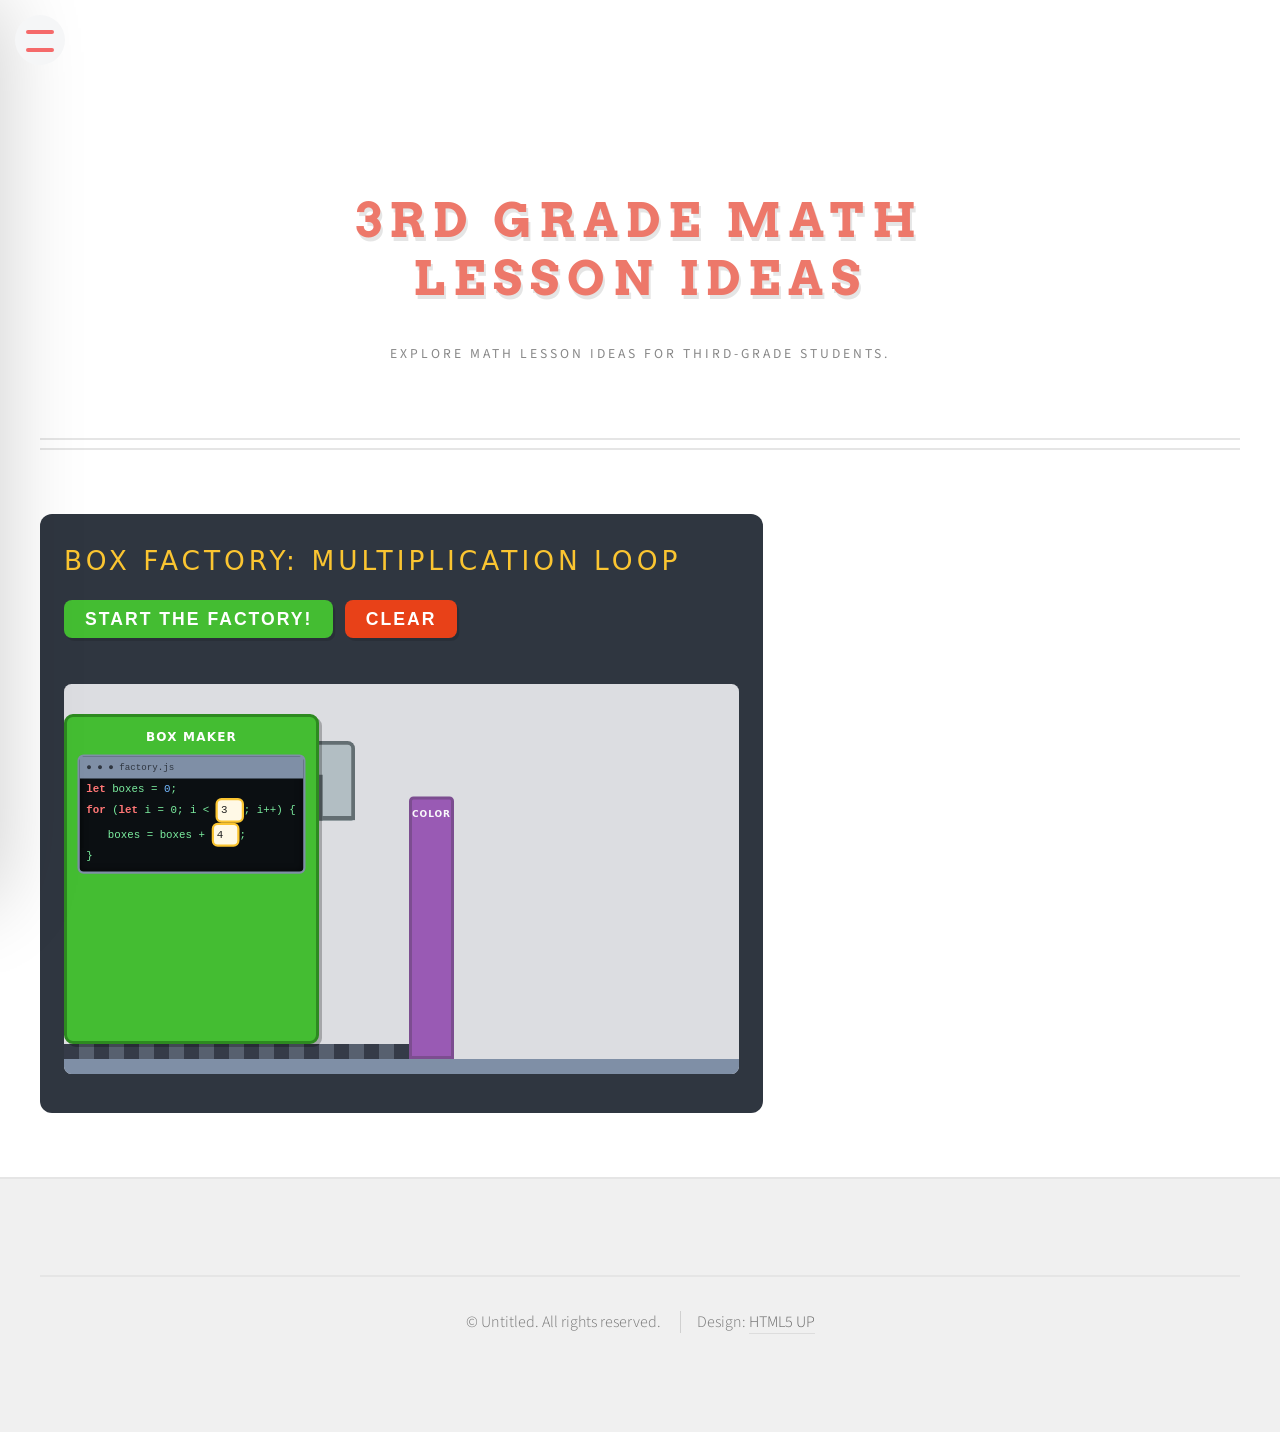
==== 3rdGradeMath.html @ 0826728d "moving files to root so pages can detect index.html" ====
<!DOCTYPE HTML>
<!--
    Strongly Typed by HTML5 UP
    html5up.net | @ajlkn
    Free for personal and commercial use under the CCA 3.0 license (html5up.net/license)
-->
<html>
    <head>
        <title>3rd Grade Math | Computer Science Lesson Ideas</title>
        <meta charset="utf-8" />
        <meta name="viewport" content="width=device-width, initial-scale=1, user-scalable=no" />
        <!-- Load the site's main styles and the off-canvas menu styles. -->
        <link rel="stylesheet" href="assets/css/main.css" />
        <link rel="stylesheet" href="assets/css/sidebar-toggle.css" />
        <link rel="stylesheet" href="assets/css/factory-multiply.css" />
    </head>
    <body class="homepage is-preload">
        <!-- Button that opens and closes the side menu. -->
        <button id="off-canvas-toggle" aria-label="Toggle menu" aria-expanded="false"><span></span></button>
        <!-- Dark backdrop that closes the menu when clicked. -->
        <div id="off-canvas-overlay"></div>
        <!-- Off-canvas navigation with expandable grade links. -->
        <div id="off-canvas-nav" aria-hidden="true">
            <div class="inner">
                <nav>
                    <h2>Menu</h2>
                    <ul>
                        <li><a href="index.html">Home</a></li>
                        <li>
                            <button class="opener active" type="button" aria-expanded="true" aria-controls="third-grade-submenu">3rd Grade</button>
                            <ul class="submenu" id="third-grade-submenu" aria-hidden="false">
                                <li><a href="3rdGrade.html">Overview</a></li>
                                <li><a href="3rdGradeMath.html" aria-current="page">Math</a></li>
                            </ul>
                        </li>
                    </ul>
                </nav>
            </div>
        </div>

        <div id="page-wrapper">
            <!-- Third-grade math page heading and introduction. -->
            <section id="header">
                <div class="container">
                    <h1 id="logo">
                        <a href="3rdGradeMath.html">
                            <span>3rd Grade Math</span>
                            <span>Lesson Ideas</span>
                        </a>
                    </h1>
                    <p>Explore math lesson ideas for third-grade students.</p>
                </div>
            </section>

            <!-- Factory multiplication game: a FOR loop adds the same number repeatedly to build columns of boxes. -->
            <section id="main">
                <div class="container">
                    <!-- #factory is the hook the CSS and JS use to find this activity. -->
                    <div id="factory">
                        <h2>Box Factory: Multiplication Loop</h2>
                        <!-- Start runs the animation; Clear removes the boxes (wired up in factory-multiply.js). -->
                        <div class="controls">
                            <button id="factory-run" type="button">Start the Factory!</button>
                            <button id="factory-reset" type="button" class="reset">Clear</button>
                        </div>
                        <!-- Status message ("Loop 2 of 3...") shown while the factory runs. -->
                        <div class="msg" id="factory-msg" aria-live="polite"></div>
                        <div class="scene-wrap">
                            <!-- The factory room; the JS adds the boxes here. -->
                            <div class="scene" id="factory-scene">
                                <!-- Green machine holding the terminal. -->
                                <div class="machine">
                                    <div class="machine-label">BOX MAKER</div>
                                    <!-- Terminal: the FOR loop. factory-times = how many loops (columns),
                                         factory-add = how many boxes added each loop (column height). -->
                                    <div class="code">
                                        <span class="kw">let</span> boxes = <span class="num">0</span>;<br />
                                        <span class="kw">for</span> (<span class="kw">let</span> i = 0; i &lt; <input id="factory-times" type="number" min="1" max="10" value="3" aria-label="Number of loops (columns)" />; i++) {<br />
                                        <span class="indent">boxes = boxes + <input id="factory-add" type="number" min="1" max="10" value="4" aria-label="Number to add each loop (column height)" />;</span><br />
                                        }
                                    </div>
                                </div>
                                <!-- Pipe the boxes slide through, then drop down onto the belt. -->
                                <div class="pipe"></div>
                                <!-- Color Machine changes the colors of the bos columns-->
                                 <div class="color-machine" id="factory-color-machine">
                                    <div class="color-machine-label">COLOR</div>     
                                    </div>
                                <!-- Conveyor belt that carries each finished column to the end. -->
                                <div class="belt"></div>
                                <!-- Floor where the columns land. -->
                                <div class="floor"></div>
                            </div>
                        </div>
                        <!-- Running total shown as an addition, e.g. "total = 4 + 4 + 4 = 12". -->
                        <div class="counter" id="factory-counter"></div>
                    </div>
                </div>
            </section>

            <!-- Copyright and template attribution. -->
            <section id="footer">
                <div id="copyright" class="container">
                    <ul class="links">
                        <li>&copy; Untitled. All rights reserved.</li>
                        <li>Design: <a href="http://html5up.net">HTML5 UP</a></li>
                    </ul>
                </div>
            </section>
        </div>

        <!-- Load libraries and site scripts; sidebar-toggle.js controls the side menu. -->
        <script src="assets/js/jquery.min.js"></script>
        <script src="assets/js/jquery.dropotron.min.js"></script>
        <script src="assets/js/browser.min.js"></script>
        <script src="assets/js/breakpoints.min.js"></script>
        <script src="assets/js/util.js"></script>
        <script src="assets/js/main.js"></script>
        <script src="assets/js/sidebar-toggle.js"></script>
        <script src="assets/js/factory-multiply.js"></script>
    </body>
</html>
---- assets/css/main.css ----
@import url("fontawesome-all.min.css");
@import url("https://fonts.googleapis.com/css?family=Source+Sans+Pro:300,400,600|Arvo:700");

/*
	Strongly Typed by HTML5 UP
	html5up.net | @ajlkn
	Free for personal and commercial use under the CCA 3.0 license (html5up.net/license)
*/

html, body, div, span, applet, object,
iframe, h1, h2, h3, h4, h5, h6, p, blockquote,
pre, a, abbr, acronym, address, big, cite,
code, del, dfn, em, img, ins, kbd, q, s, samp,
small, strike, strong, sub, sup, tt, var, b,
u, i, center, dl, dt, dd, ol, ul, li, fieldset,
form, label, legend, table, caption, tbody,
tfoot, thead, tr, th, td, article, aside,
canvas, details, embed, figure, figcaption,
footer, header, hgroup, menu, nav, output, ruby,
section, summary, time, mark, audio, video {
	margin: 0;
	padding: 0;
	border: 0;
	font-size: 100%;
	font: inherit;
	vertical-align: baseline;}

article, aside, details, figcaption, figure,
footer, header, hgroup, menu, nav, section {
	display: block;}

body {
	line-height: 1;
}

ol, ul {
	list-style: none;
}

blockquote, q {
	quotes: none;
}

	blockquote:before, blockquote:after, q:before, q:after {
		content: '';
		content: none;
	}

table {
	border-collapse: collapse;
	border-spacing: 0;
}

body {
	-webkit-text-size-adjust: none;
}

mark {
	background-color: transparent;
	color: inherit;
}

input::-moz-focus-inner {
	border: 0;
	padding: 0;
}

input, select, textarea {
	-moz-appearance: none;
	-webkit-appearance: none;
	-ms-appearance: none;
	appearance: none;
}

/* Basic */

	html {
		box-sizing: border-box;
	}

	*, *:before, *:after {
		box-sizing: inherit;
	}

	body {
		background: #f0f0f0;
	}

		body.is-preload *, body.is-preload *:before, body.is-preload *:after {
			-moz-animation: none !important;
			-webkit-animation: none !important;
			-ms-animation: none !important;
			animation: none !important;
			-moz-transition: none !important;
			-webkit-transition: none !important;
			-ms-transition: none !important;
			transition: none !important;
		}

	body, input, textarea, select {
		font-family: 'Source Sans Pro';
		font-weight: 300;
		color: #777;
		line-height: 1.65em;
		font-size: 15pt;
	}

	h1, h2, h3, h4, h5, h6 {
		font-weight: 600;
		text-transform: uppercase;
		color: #888;
	}

	h1 a, h2 a, h3 a, h4 a, h5 a, h6 a {
		color: inherit;
		text-decoration: none;
		border: 0;
	}

	h2 {
		font-size: 1.65em;
		font-weight: 400;
		letter-spacing: 4px;
		margin: 0 0 1.5em 0;
		line-height: 1.75em;
	}

	h3 {
		font-size: 1em;
		letter-spacing: 2px;
		margin: 0 0 1.25em 0;
	}

	a {
		-moz-transition: color 0.25s ease-in-out, border-bottom-color 0.25s ease-in-out;
		-webkit-transition: color 0.25s ease-in-out, border-bottom-color 0.25s ease-in-out;
		-ms-transition: color 0.25s ease-in-out, border-bottom-color 0.25s ease-in-out;
		transition: color 0.25s ease-in-out, border-bottom-color 0.25s ease-in-out;
		color: #666;
		text-decoration: none;
		border-bottom: solid 1px #ddd;
	}

		a strong {
			-moz-transition: color 0.25s ease-in-out, border-bottom-color 0.25s ease-in-out;
			-webkit-transition: color 0.25s ease-in-out, border-bottom-color 0.25s ease-in-out;
			-ms-transition: color 0.25s ease-in-out, border-bottom-color 0.25s ease-in-out;
			transition: color 0.25s ease-in-out, border-bottom-color 0.25s ease-in-out;
		}

		a:hover {
			color: #ed786a;
			border-bottom-color: rgba(255, 255, 255, 0);
		}

			a:hover strong {
				color: #ed786a;
			}

	strong, b {
		font-weight: 600;
		color: #666;
	}

	em, i {
		font-style: italic;
	}

	sub {
		position: relative;
		top: 0.5em;
		font-size: 0.8em;
	}

	sup {
		position: relative;
		top: -0.5em;
		font-size: 0.8em;
	}

	hr {
		border: 0;
		border-top: solid 1px #ddd;
	}

	blockquote {
		border-left: solid 0.5em #ddd;
		padding: 1em 0 1em 2em;
		font-style: italic;
	}

	p {
		text-align: justify;
		margin-bottom: 2em;
	}

	ul, ol, dl, table, blockquote {
		margin-bottom: 2em;
	}

	br.clear {
		clear: both;
	}

/* Container */

	.container {
		margin: 0 auto;
		max-width: 100%;
		width: 70em;
	}

		@media screen and (max-width: 1680px) {

			.container {
				width: 68em;
			}

		}

		@media screen and (max-width: 1280px) {

			.container {
				width: calc(100% - 80px);
			}

		}

		@media screen and (max-width: 980px) {

			.container {
				width: calc(100% - 100px);
			}

		}

		@media screen and (max-width: 736px) {

			.container {
				width: calc(100% - 40px);
			}

		}

/* Row */

	.row {
		display: flex;
		flex-wrap: wrap;
		box-sizing: border-box;
		align-items: stretch;
	}

		.row > * {
			box-sizing: border-box;
		}

		.row.gtr-uniform > * > :last-child {
			margin-bottom: 0;
		}

		.row.aln-left {
			justify-content: flex-start;
		}

		.row.aln-center {
			justify-content: center;
		}

		.row.aln-right {
			justify-content: flex-end;
		}

		.row.aln-top {
			align-items: flex-start;
		}

		.row.aln-middle {
			align-items: center;
		}

		.row.aln-bottom {
			align-items: flex-end;
		}

		.row > .imp {
			order: -1;
		}

		.row > .col-1 {
			width: 8.33333%;
		}

		.row > .off-1 {
			margin-left: 8.33333%;
		}

		.row > .col-2 {
			width: 16.66667%;
		}

		.row > .off-2 {
			margin-left: 16.66667%;
		}

		.row > .col-3 {
			width: 25%;
		}

		.row > .off-3 {
			margin-left: 25%;
		}

		.row > .col-4 {
			width: 33.33333%;
		}

		.row > .off-4 {
			margin-left: 33.33333%;
		}

		.row > .col-5 {
			width: 41.66667%;
		}

		.row > .off-5 {
			margin-left: 41.66667%;
		}

		.row > .col-6 {
			width: 50%;
		}

		.row > .off-6 {
			margin-left: 50%;
		}

		.row > .col-7 {
			width: 58.33333%;
		}

		.row > .off-7 {
			margin-left: 58.33333%;
		}

		.row > .col-8 {
			width: 66.66667%;
		}

		.row > .off-8 {
			margin-left: 66.66667%;
		}

		.row > .col-9 {
			width: 75%;
		}

		.row > .off-9 {
			margin-left: 75%;
		}

		.row > .col-10 {
			width: 83.33333%;
		}

		.row > .off-10 {
			margin-left: 83.33333%;
		}

		.row > .col-11 {
			width: 91.66667%;
		}

		.row > .off-11 {
			margin-left: 91.66667%;
		}

		.row > .col-12 {
			width: 100%;
		}

		.row > .off-12 {
			margin-left: 100%;
		}

		.row.gtr-0 {
			margin-top: 0px;
			margin-left: 0px;
		}

			.row.gtr-0 > * {
				padding: 0px 0 0 0px;
			}

			.row.gtr-0.gtr-uniform {
				margin-top: 0px;
			}

				.row.gtr-0.gtr-uniform > * {
					padding-top: 0px;
				}

		.row.gtr-25 {
			margin-top: -12.5px;
			margin-left: -12.5px;
		}

			.row.gtr-25 > * {
				padding: 12.5px 0 0 12.5px;
			}

			.row.gtr-25.gtr-uniform {
				margin-top: -12.5px;
			}

				.row.gtr-25.gtr-uniform > * {
					padding-top: 12.5px;
				}

		.row.gtr-50 {
			margin-top: -25px;
			margin-left: -25px;
		}

			.row.gtr-50 > * {
				padding: 25px 0 0 25px;
			}

			.row.gtr-50.gtr-uniform {
				margin-top: -25px;
			}

				.row.gtr-50.gtr-uniform > * {
					padding-top: 25px;
				}

		.row {
			margin-top: -50px;
			margin-left: -50px;
		}

			.row > * {
				padding: 50px 0 0 50px;
			}

			.row.gtr-uniform {
				margin-top: -50px;
			}

				.row.gtr-uniform > * {
					padding-top: 50px;
				}

		.row.gtr-150 {
			margin-top: -75px;
			margin-left: -75px;
		}

			.row.gtr-150 > * {
				padding: 75px 0 0 75px;
			}

			.row.gtr-150.gtr-uniform {
				margin-top: -75px;
			}

				.row.gtr-150.gtr-uniform > * {
					padding-top: 75px;
				}

		.row.gtr-200 {
			margin-top: -100px;
			margin-left: -100px;
		}

			.row.gtr-200 > * {
				padding: 100px 0 0 100px;
			}

			.row.gtr-200.gtr-uniform {
				margin-top: -100px;
			}

				.row.gtr-200.gtr-uniform > * {
					padding-top: 100px;
				}

		@media screen and (max-width: 1680px) {

			.row {
				display: flex;
				flex-wrap: wrap;
				box-sizing: border-box;
				align-items: stretch;
			}

				.row > * {
					box-sizing: border-box;
				}

				.row.gtr-uniform > * > :last-child {
					margin-bottom: 0;
				}

				.row.aln-left {
					justify-content: flex-start;
				}

				.row.aln-center {
					justify-content: center;
				}

				.row.aln-right {
					justify-content: flex-end;
				}

				.row.aln-top {
					align-items: flex-start;
				}

				.row.aln-middle {
					align-items: center;
				}

				.row.aln-bottom {
					align-items: flex-end;
				}

				.row > .imp-xlarge {
					order: -1;
				}

				.row > .col-1-xlarge {
					width: 8.33333%;
				}

				.row > .off-1-xlarge {
					margin-left: 8.33333%;
				}

				.row > .col-2-xlarge {
					width: 16.66667%;
				}

				.row > .off-2-xlarge {
					margin-left: 16.66667%;
				}

				.row > .col-3-xlarge {
					width: 25%;
				}

				.row > .off-3-xlarge {
					margin-left: 25%;
				}

				.row > .col-4-xlarge {
					width: 33.33333%;
				}

				.row > .off-4-xlarge {
					margin-left: 33.33333%;
				}

				.row > .col-5-xlarge {
					width: 41.66667%;
				}

				.row > .off-5-xlarge {
					margin-left: 41.66667%;
				}

				.row > .col-6-xlarge {
					width: 50%;
				}

				.row > .off-6-xlarge {
					margin-left: 50%;
				}

				.row > .col-7-xlarge {
					width: 58.33333%;
				}

				.row > .off-7-xlarge {
					margin-left: 58.33333%;
				}

				.row > .col-8-xlarge {
					width: 66.66667%;
				}

				.row > .off-8-xlarge {
					margin-left: 66.66667%;
				}

				.row > .col-9-xlarge {
					width: 75%;
				}

				.row > .off-9-xlarge {
					margin-left: 75%;
				}

				.row > .col-10-xlarge {
					width: 83.33333%;
				}

				.row > .off-10-xlarge {
					margin-left: 83.33333%;
				}

				.row > .col-11-xlarge {
					width: 91.66667%;
				}

				.row > .off-11-xlarge {
					margin-left: 91.66667%;
				}

				.row > .col-12-xlarge {
					width: 100%;
				}

				.row > .off-12-xlarge {
					margin-left: 100%;
				}

				.row.gtr-0 {
					margin-top: 0px;
					margin-left: 0px;
				}

					.row.gtr-0 > * {
						padding: 0px 0 0 0px;
					}

					.row.gtr-0.gtr-uniform {
						margin-top: 0px;
					}

						.row.gtr-0.gtr-uniform > * {
							padding-top: 0px;
						}

				.row.gtr-25 {
					margin-top: -12.5px;
					margin-left: -12.5px;
				}

					.row.gtr-25 > * {
						padding: 12.5px 0 0 12.5px;
					}

					.row.gtr-25.gtr-uniform {
						margin-top: -12.5px;
					}

						.row.gtr-25.gtr-uniform > * {
							padding-top: 12.5px;
						}

				.row.gtr-50 {
					margin-top: -25px;
					margin-left: -25px;
				}

					.row.gtr-50 > * {
						padding: 25px 0 0 25px;
					}

					.row.gtr-50.gtr-uniform {
						margin-top: -25px;
					}

						.row.gtr-50.gtr-uniform > * {
							padding-top: 25px;
						}

				.row {
					margin-top: -50px;
					margin-left: -50px;
				}

					.row > * {
						padding: 50px 0 0 50px;
					}

					.row.gtr-uniform {
						margin-top: -50px;
					}

						.row.gtr-uniform > * {
							padding-top: 50px;
						}

				.row.gtr-150 {
					margin-top: -75px;
					margin-left: -75px;
				}

					.row.gtr-150 > * {
						padding: 75px 0 0 75px;
					}

					.row.gtr-150.gtr-uniform {
						margin-top: -75px;
					}

						.row.gtr-150.gtr-uniform > * {
							padding-top: 75px;
						}

				.row.gtr-200 {
					margin-top: -100px;
					margin-left: -100px;
				}

					.row.gtr-200 > * {
						padding: 100px 0 0 100px;
					}

					.row.gtr-200.gtr-uniform {
						margin-top: -100px;
					}

						.row.gtr-200.gtr-uniform > * {
							padding-top: 100px;
						}

		}

		@media screen and (max-width: 1280px) {

			.row {
				display: flex;
				flex-wrap: wrap;
				box-sizing: border-box;
				align-items: stretch;
			}

				.row > * {
					box-sizing: border-box;
				}

				.row.gtr-uniform > * > :last-child {
					margin-bottom: 0;
				}

				.row.aln-left {
					justify-content: flex-start;
				}

				.row.aln-center {
					justify-content: center;
				}

				.row.aln-right {
					justify-content: flex-end;
				}

				.row.aln-top {
					align-items: flex-start;
				}

				.row.aln-middle {
					align-items: center;
				}

				.row.aln-bottom {
					align-items: flex-end;
				}

				.row > .imp-large {
					order: -1;
				}

				.row > .col-1-large {
					width: 8.33333%;
				}

				.row > .off-1-large {
					margin-left: 8.33333%;
				}

				.row > .col-2-large {
					width: 16.66667%;
				}

				.row > .off-2-large {
					margin-left: 16.66667%;
				}

				.row > .col-3-large {
					width: 25%;
				}

				.row > .off-3-large {
					margin-left: 25%;
				}

				.row > .col-4-large {
					width: 33.33333%;
				}

				.row > .off-4-large {
					margin-left: 33.33333%;
				}

				.row > .col-5-large {
					width: 41.66667%;
				}

				.row > .off-5-large {
					margin-left: 41.66667%;
				}

				.row > .col-6-large {
					width: 50%;
				}

				.row > .off-6-large {
					margin-left: 50%;
				}

				.row > .col-7-large {
					width: 58.33333%;
				}

				.row > .off-7-large {
					margin-left: 58.33333%;
				}

				.row > .col-8-large {
					width: 66.66667%;
				}

				.row > .off-8-large {
					margin-left: 66.66667%;
				}

				.row > .col-9-large {
					width: 75%;
				}

				.row > .off-9-large {
					margin-left: 75%;
				}

				.row > .col-10-large {
					width: 83.33333%;
				}

				.row > .off-10-large {
					margin-left: 83.33333%;
				}

				.row > .col-11-large {
					width: 91.66667%;
				}

				.row > .off-11-large {
					margin-left: 91.66667%;
				}

				.row > .col-12-large {
					width: 100%;
				}

				.row > .off-12-large {
					margin-left: 100%;
				}

				.row.gtr-0 {
					margin-top: 0px;
					margin-left: 0px;
				}

					.row.gtr-0 > * {
						padding: 0px 0 0 0px;
					}

					.row.gtr-0.gtr-uniform {
						margin-top: 0px;
					}

						.row.gtr-0.gtr-uniform > * {
							padding-top: 0px;
						}

				.row.gtr-25 {
					margin-top: -10px;
					margin-left: -10px;
				}

					.row.gtr-25 > * {
						padding: 10px 0 0 10px;
					}

					.row.gtr-25.gtr-uniform {
						margin-top: -10px;
					}

						.row.gtr-25.gtr-uniform > * {
							padding-top: 10px;
						}

				.row.gtr-50 {
					margin-top: -20px;
					margin-left: -20px;
				}

					.row.gtr-50 > * {
						padding: 20px 0 0 20px;
					}

					.row.gtr-50.gtr-uniform {
						margin-top: -20px;
					}

						.row.gtr-50.gtr-uniform > * {
							padding-top: 20px;
						}

				.row {
					margin-top: -40px;
					margin-left: -40px;
				}

					.row > * {
						padding: 40px 0 0 40px;
					}

					.row.gtr-uniform {
						margin-top: -40px;
					}

						.row.gtr-uniform > * {
							padding-top: 40px;
						}

				.row.gtr-150 {
					margin-top: -60px;
					margin-left: -60px;
				}

					.row.gtr-150 > * {
						padding: 60px 0 0 60px;
					}

					.row.gtr-150.gtr-uniform {
						margin-top: -60px;
					}

						.row.gtr-150.gtr-uniform > * {
							padding-top: 60px;
						}

				.row.gtr-200 {
					margin-top: -80px;
					margin-left: -80px;
				}

					.row.gtr-200 > * {
						padding: 80px 0 0 80px;
					}

					.row.gtr-200.gtr-uniform {
						margin-top: -80px;
					}

						.row.gtr-200.gtr-uniform > * {
							padding-top: 80px;
						}

		}

		@media screen and (max-width: 980px) {

			.row {
				display: flex;
				flex-wrap: wrap;
				box-sizing: border-box;
				align-items: stretch;
			}

				.row > * {
					box-sizing: border-box;
				}

				.row.gtr-uniform > * > :last-child {
					margin-bottom: 0;
				}

				.row.aln-left {
					justify-content: flex-start;
				}

				.row.aln-center {
					justify-content: center;
				}

				.row.aln-right {
					justify-content: flex-end;
				}

				.row.aln-top {
					align-items: flex-start;
				}

				.row.aln-middle {
					align-items: center;
				}

				.row.aln-bottom {
					align-items: flex-end;
				}

				.row > .imp-medium {
					order: -1;
				}

				.row > .col-1-medium {
					width: 8.33333%;
				}

				.row > .off-1-medium {
					margin-left: 8.33333%;
				}

				.row > .col-2-medium {
					width: 16.66667%;
				}

				.row > .off-2-medium {
					margin-left: 16.66667%;
				}

				.row > .col-3-medium {
					width: 25%;
				}

				.row > .off-3-medium {
					margin-left: 25%;
				}

				.row > .col-4-medium {
					width: 33.33333%;
				}

				.row > .off-4-medium {
					margin-left: 33.33333%;
				}

				.row > .col-5-medium {
					width: 41.66667%;
				}

				.row > .off-5-medium {
					margin-left: 41.66667%;
				}

				.row > .col-6-medium {
					width: 50%;
				}

				.row > .off-6-medium {
					margin-left: 50%;
				}

				.row > .col-7-medium {
					width: 58.33333%;
				}

				.row > .off-7-medium {
					margin-left: 58.33333%;
				}

				.row > .col-8-medium {
					width: 66.66667%;
				}

				.row > .off-8-medium {
					margin-left: 66.66667%;
				}

				.row > .col-9-medium {
					width: 75%;
				}

				.row > .off-9-medium {
					margin-left: 75%;
				}

				.row > .col-10-medium {
					width: 83.33333%;
				}

				.row > .off-10-medium {
					margin-left: 83.33333%;
				}

				.row > .col-11-medium {
					width: 91.66667%;
				}

				.row > .off-11-medium {
					margin-left: 91.66667%;
				}

				.row > .col-12-medium {
					width: 100%;
				}

				.row > .off-12-medium {
					margin-left: 100%;
				}

				.row.gtr-0 {
					margin-top: 0px;
					margin-left: 0px;
				}

					.row.gtr-0 > * {
						padding: 0px 0 0 0px;
					}

					.row.gtr-0.gtr-uniform {
						margin-top: 0px;
					}

						.row.gtr-0.gtr-uniform > * {
							padding-top: 0px;
						}

				.row.gtr-25 {
					margin-top: -12.5px;
					margin-left: -12.5px;
				}

					.row.gtr-25 > * {
						padding: 12.5px 0 0 12.5px;
					}

					.row.gtr-25.gtr-uniform {
						margin-top: -12.5px;
					}

						.row.gtr-25.gtr-uniform > * {
							padding-top: 12.5px;
						}

				.row.gtr-50 {
					margin-top: -25px;
					margin-left: -25px;
				}

					.row.gtr-50 > * {
						padding: 25px 0 0 25px;
					}

					.row.gtr-50.gtr-uniform {
						margin-top: -25px;
					}

						.row.gtr-50.gtr-uniform > * {
							padding-top: 25px;
						}

				.row {
					margin-top: -50px;
					margin-left: -50px;
				}

					.row > * {
						padding: 50px 0 0 50px;
					}

					.row.gtr-uniform {
						margin-top: -50px;
					}

						.row.gtr-uniform > * {
							padding-top: 50px;
						}

				.row.gtr-150 {
					margin-top: -75px;
					margin-left: -75px;
				}

					.row.gtr-150 > * {
						padding: 75px 0 0 75px;
					}

					.row.gtr-150.gtr-uniform {
						margin-top: -75px;
					}

						.row.gtr-150.gtr-uniform > * {
							padding-top: 75px;
						}

				.row.gtr-200 {
					margin-top: -100px;
					margin-left: -100px;
				}

					.row.gtr-200 > * {
						padding: 100px 0 0 100px;
					}

					.row.gtr-200.gtr-uniform {
						margin-top: -100px;
					}

						.row.gtr-200.gtr-uniform > * {
							padding-top: 100px;
						}

		}

		@media screen and (max-width: 736px) {

			.row {
				display: flex;
				flex-wrap: wrap;
				box-sizing: border-box;
				align-items: stretch;
			}

				.row > * {
					box-sizing: border-box;
				}

				.row.gtr-uniform > * > :last-child {
					margin-bottom: 0;
				}

				.row.aln-left {
					justify-content: flex-start;
				}

				.row.aln-center {
					justify-content: center;
				}

				.row.aln-right {
					justify-content: flex-end;
				}

				.row.aln-top {
					align-items: flex-start;
				}

				.row.aln-middle {
					align-items: center;
				}

				.row.aln-bottom {
					align-items: flex-end;
				}

				.row > .imp-small {
					order: -1;
				}

				.row > .col-1-small {
					width: 8.33333%;
				}

				.row > .off-1-small {
					margin-left: 8.33333%;
				}

				.row > .col-2-small {
					width: 16.66667%;
				}

				.row > .off-2-small {
					margin-left: 16.66667%;
				}

				.row > .col-3-small {
					width: 25%;
				}

				.row > .off-3-small {
					margin-left: 25%;
				}

				.row > .col-4-small {
					width: 33.33333%;
				}

				.row > .off-4-small {
					margin-left: 33.33333%;
				}

				.row > .col-5-small {
					width: 41.66667%;
				}

				.row > .off-5-small {
					margin-left: 41.66667%;
				}

				.row > .col-6-small {
					width: 50%;
				}

				.row > .off-6-small {
					margin-left: 50%;
				}

				.row > .col-7-small {
					width: 58.33333%;
				}

				.row > .off-7-small {
					margin-left: 58.33333%;
				}

				.row > .col-8-small {
					width: 66.66667%;
				}

				.row > .off-8-small {
					margin-left: 66.66667%;
				}

				.row > .col-9-small {
					width: 75%;
				}

				.row > .off-9-small {
					margin-left: 75%;
				}

				.row > .col-10-small {
					width: 83.33333%;
				}

				.row > .off-10-small {
					margin-left: 83.33333%;
				}

				.row > .col-11-small {
					width: 91.66667%;
				}

				.row > .off-11-small {
					margin-left: 91.66667%;
				}

				.row > .col-12-small {
					width: 100%;
				}

				.row > .off-12-small {
					margin-left: 100%;
				}

				.row.gtr-0 {
					margin-top: 0px;
					margin-left: 0px;
				}

					.row.gtr-0 > * {
						padding: 0px 0 0 0px;
					}

					.row.gtr-0.gtr-uniform {
						margin-top: 0px;
					}

						.row.gtr-0.gtr-uniform > * {
							padding-top: 0px;
						}

				.row.gtr-25 {
					margin-top: -7.5px;
					margin-left: -7.5px;
				}

					.row.gtr-25 > * {
						padding: 7.5px 0 0 7.5px;
					}

					.row.gtr-25.gtr-uniform {
						margin-top: -7.5px;
					}

						.row.gtr-25.gtr-uniform > * {
							padding-top: 7.5px;
						}

				.row.gtr-50 {
					margin-top: -15px;
					margin-left: -15px;
				}

					.row.gtr-50 > * {
						padding: 15px 0 0 15px;
					}

					.row.gtr-50.gtr-uniform {
						margin-top: -15px;
					}

						.row.gtr-50.gtr-uniform > * {
							padding-top: 15px;
						}

				.row {
					margin-top: -30px;
					margin-left: -30px;
				}

					.row > * {
						padding: 30px 0 0 30px;
					}

					.row.gtr-uniform {
						margin-top: -30px;
					}

						.row.gtr-uniform > * {
							padding-top: 30px;
						}

				.row.gtr-150 {
					margin-top: -45px;
					margin-left: -45px;
				}

					.row.gtr-150 > * {
						padding: 45px 0 0 45px;
					}

					.row.gtr-150.gtr-uniform {
						margin-top: -45px;
					}

						.row.gtr-150.gtr-uniform > * {
							padding-top: 45px;
						}

				.row.gtr-200 {
					margin-top: -60px;
					margin-left: -60px;
				}

					.row.gtr-200 > * {
						padding: 60px 0 0 60px;
					}

					.row.gtr-200.gtr-uniform {
						margin-top: -60px;
					}

						.row.gtr-200.gtr-uniform > * {
							padding-top: 60px;
						}

		}

/* Sections/Article */

	section, article {
		margin-bottom: 3em;
	}

	section > :last-child,
	article > :last-child,
	section:last-child,
	article:last-child {
		margin-bottom: 0;
	}

/* Image */

	.image {
		-moz-transition: opacity 0.25s ease-in-out;
		-webkit-transition: opacity 0.25s ease-in-out;
		-ms-transition: opacity 0.25s ease-in-out;
		transition: opacity 0.25s ease-in-out;
		display: inline-block;
		border: solid 6px #ebebeb !important;
	}

		.image:hover {
			opacity: 0.9;
		}

		.image img {
			display: block;
			width: 100%;
		}

		.image.fit {
			display: block;
			width: 100%;
		}

		.image.featured {
			display: block;
			width: 100%;
			margin: 0 0 3.5em 0;
		}

		.image.left {
			float: left;
			margin: 0 1.5em 1.5em 0;
			position: relative;
			top: 0.5em;
		}

		.image.centered {
			display: block;
			margin: 0 0 2em 0;
		}

			.image.centered img {
				margin: 0 auto;
				width: auto;
			}

		/* image caption space between images*/
			.image-caption {
				text-align: center;
				margin-top: -0.70em;

			}

/* Mini Posts */
.mini-posts article {
	border-top: solid 1px rgba(210, 215, 217, 0.75);
	margin-top: 2em;
	padding-top: 2em;
}

	.mini-posts article .image {
		display: block;
		margin: 0 0 1.5em 0;
	}

		.mini-posts article .image img {
			display: block;
			width: 100%;
		}

	.mini-posts article:first-child {
		border-top: 0;
		margin-top: 0;
		padding-top: 0;
	}

/* List */

	ul {
		list-style: disc;
		padding-left: 1em;
	}

		ul li {
			padding-left: 0.5em;
			margin: 0.75em 0 0.75em 0;
		}

			ul li:first-child {
				margin-top: 0;
			}

	ol {
		list-style: decimal;
		padding-left: 1em;
	}

		ol li {
			padding-left: 0.5em;
			margin: 0.75em 0 0.75em 0;
		}

			ol li:first-child {
				margin-top: 0;
			}

/* Links */

	ul.links {
		list-style: none;
		padding-left: 0;
	}

		ul.links li {
			display: inline;
			border-left: solid 1px #d0d0d0;
			padding-left: 1em;
			margin: 0 0 0 1em;
		}

			ul.links li:first-child {
				margin-left: 0;
				padding-left: 0;
				border-left: 0;
			}

/* Actions */

	ul.actions {
		margin-top: 2.5em;
		clear: both;
		list-style: none;
		padding-left: 0;
	}

		ul.actions li {
			padding-left: 0;
			display: inline-block;
			margin: 0 0 0 1em;
		}

			ul.actions li:first-child {
				margin-left: 0;
			}

/* Divided */

	ul.divided {
		list-style: none;
		padding-left: 0;
	}

		ul.divided li {
			border-top: solid 2px #e5e5e5;
			padding-left: 0;
			margin: 2.5em 0 0 0;
			padding: 2.5em 0 0 0;
		}

			ul.divided li:first-child {
				border-top: 0;
				margin-top: 0;
				padding-top: 0;
			}

/* Icons */

	ul.icons {
		list-style: none;
		padding-left: 0;
	}

		ul.icons > li {
			position: relative;
			padding: 2em 0 0 3em;
			margin: 0;
		}

			ul.icons > li:before {
				position: absolute;
				left: 0;
				top: 2.6em;
				display: block;
				font-size: 0.8em;
				background: #878787;
				color: #e4e4e4;
				width: 2em;
				height: 2em;
				border-radius: 2em;
				line-height: 2em;
				text-align: center;
				box-shadow: 0.125em 0.175em 0 0 rgba(0, 0, 0, 0.125);
			}

			ul.icons > li:first-child {
				padding-top: 0;
			}

				ul.icons > li:first-child:before {
					top: 0;
				}

/* Form */

	form label {
		font-weight: 600;
		text-transform: uppercase;
		color: #888;
		display: block;
		margin: 0 0 1em 0;
	}

	form input[type="text"],
	form input[type="email"],
	form input[type="password"],
	form select,
	form textarea {
		-moz-transition: background-color 0.25s ease-in-out;
		-webkit-transition: background-color 0.25s ease-in-out;
		-ms-transition: background-color 0.25s ease-in-out;
		transition: background-color 0.25s ease-in-out;
		-webkit-appearance: none;
		appearance: none;
		display: block;
		border: 0;
		background: #e8e8e8;
		width: 100%;
		box-shadow: inset 2px 2px 0px 0px rgba(0, 0, 0, 0.1);
		border-radius: 4px;
		line-height: 1.25em;
		padding: 0.75em 1em 0.75em 1em;
	}

		form input[type="text"]:focus,
		form input[type="email"]:focus,
		form input[type="password"]:focus,
		form select:focus,
		form textarea:focus {
			background: #f0f0f0;
		}

	form textarea {
		min-height: 11em;
	}

	form ::-webkit-input-placeholder {
		color: #555 !important;
		line-height: 1.35em;
	}

	form :-moz-placeholder {
		color: #555 !important;
	}

	form ::-moz-placeholder {
		color: #555 !important;
	}

	form :-ms-input-placeholder {
		color: #555 !important;
	}

	form ::-moz-focus-inner {
		border: 0;
	}

/* Table */

	table {
		width: 100%;
	}

		table tbody tr {
			border-top: solid 1px #E5E5E5;
		}

			table tbody tr:first-child {
				border-top: 0;
			}

		table td {
			padding: 0.75em 1em 0.75em 1em;
		}

		table th {
			text-align: left;
			font-weight: bold;
			padding: 0.75em 1em 0.75em 1em;
		}

		table thead {
			background: #878787;
			color: #fff;
			font-weight: 400;
			text-transform: uppercase;
			border: 0;
			box-shadow: 0.125em 0.175em 0 0 rgba(0, 0, 0, 0.125);
			font-size: 0.85em;
			letter-spacing: 2px;
		}

		table tfoot {
			background: #F0F0F0;
			border-top: solid 2px #E5E5E5;
		}

/* Button */

	input[type="button"],
	input[type="submit"],
	input[type="reset"],
	button,
	.button {
		-moz-transition: all 0.25s ease-in-out;
		-webkit-transition: all 0.25s ease-in-out;
		-ms-transition: all 0.25s ease-in-out;
		transition: all 0.25s ease-in-out;
		-webkit-appearance: none;
		appearance: none;
		position: relative;
		display: inline-block;
		background: #ed786a;
		color: #fff !important;
		text-transform: uppercase;
		border-radius: 4px;
		border: 0;
		outline: 0;
		font-size: 1em;
		box-shadow: 0.125em 0.175em 0 0 rgba(0, 0, 0, 0.125);
		font-weight: 600;
		text-align: center;
		font-size: 0.85em;
		letter-spacing: 2px;
		padding: 0.85em 2.75em 0.85em 2.75em;
	}

		input[type="button"].icon:before,
		input[type="submit"].icon:before,
		input[type="reset"].icon:before,
		button.icon:before,
		.button.icon:before {
			position: relative;
			padding-right: 0.75em;
			opacity: 0.5;
			top: 0.05em;
		}

		input[type="button"]:hover,
		input[type="submit"]:hover,
		input[type="reset"]:hover,
		button:hover,
		.button:hover {
			background: #fd887a;
		}

		input[type="button"]:active,
		input[type="submit"]:active,
		input[type="reset"]:active,
		button:active,
		.button:active {
			background: #ed786a;
		}

		input[type="button"].alt,
		input[type="submit"].alt,
		input[type="reset"].alt,
		button.alt,
		.button.alt {
			background: #878787;
		}

			input[type="button"].alt:hover,
			input[type="submit"].alt:hover,
			input[type="reset"].alt:hover,
			button.alt:hover,
			.button.alt:hover {
				background: #979797;
			}

			input[type="button"].alt:active,
			input[type="submit"].alt:active,
			input[type="reset"].alt:active,
			button.alt:active,
			.button.alt:active {
				background: #878787;
			}

/* Box */

	.no-sidebar .box.post > header {
		text-align: center;
	}

	.box.excerpt .date {
		background: #878787;
		color: #fff;
		font-weight: 400;
		text-transform: uppercase;
		border-radius: 4px;
		border: 0;
		box-shadow: 0.125em 0.175em 0 0 rgba(0, 0, 0, 0.125);
		display: inline-block;
		font-size: 0.85em;
		letter-spacing: 2px;
		padding: 0.25em 1em 0.25em 1em;
		margin: 0 0 2.5em 0;
	}

/* Icons */

	.icon {
		text-decoration: none;
		position: relative;
		text-decoration: none;
	}

		.icon:before {
			-moz-osx-font-smoothing: grayscale;
			-webkit-font-smoothing: antialiased;
			display: inline-block;
			font-style: normal;
			font-variant: normal;
			text-rendering: auto;
			line-height: 1;
			text-transform: none !important;
			font-family: 'Font Awesome 5 Free';
			font-weight: 400;
		}

		.icon:before {
			line-height: inherit;
		}

		.icon > .label {
			display: none;
		}

		.icon.solid:before {
			font-weight: 900;
		}

		.icon.brands:before {
			font-family: 'Font Awesome 5 Brands';
		}

/* Page Wrapper */

	#page-wrapper > section {
		margin-bottom: 0;
	}

/* Header */

	#header {
		position: relative;
		position: relative;
		background: #fff;
		text-align: center;
	}

		#header > .container {
			padding: 14em 0 7em 0;
			border-bottom: solid 2px #e5e5e5;
			box-shadow: inset 0px -8px 0px 0px #fff, inset 0px -10px 0px 0px #e5e5e5;
		}

		#header h1 {
			font-family: 'Arvo';
			font-weight: 700;
			color: #ed786a;
			text-shadow: 0.05em 0.075em 0 rgba(0, 0, 0, 0.1);
			font-size: clamp(1.4em, 5vw, 3em);
			letter-spacing: clamp(2px, 0.8vw, 8px);
			line-height: 1.2;
		}

			#header h1 a {
				border: 0;
			}

			#header h1 span {
				display: block;
			}

		#header p {
			text-transform: uppercase;
			font-weight: 400;
			color: #888;
			margin: 2.5em 0 0 0;
			font-size: 0.85em;
			letter-spacing: 3px;
			text-align: center;
		}

/* Nav */

	#nav {
		position: absolute;
		top: 3em;
		left: 0;
		width: 100%;
		cursor: default;
	}

		#nav > ul > li {
			display: inline-block;
			padding-right: 2em;
		}

			#nav > ul > li:last-child {
				padding-right: 0;
			}

			#nav > ul > li > a {
				border: 0;
				text-decoration: none;
				text-transform: uppercase;
				font-weight: 400;
				color: #777;
				outline: 0;
				display: block;
			}

				#nav > ul > li > a:before {
					display: inline-block;
					background: #878787;
					color: #e4e4e4;
					width: 2.25em;
					font-size: 0.8em;
					height: 2.25em;
					border-radius: 2.25em;
					line-height: 2.1em;
					text-align: center;
					box-shadow: 0.125em 0.175em 0 0 rgba(0, 0, 0, 0.125);
					margin-right: 0.75em;
					-moz-transition: color 0.25s ease-in-out, background 0.25s ease-in-out;
					-webkit-transition: color 0.25s ease-in-out, background 0.25s ease-in-out;
					-o-transition: color 0.25s ease-in-out, background 0.25s ease-in-out;
					-ms-transition: color 0.25s ease-in-out, background 0.25s ease-in-out;
					transition: color 0.25s ease-in-out, background 0.25s ease-in-out;
				}

				#nav > ul > li > a > span {
					-moz-transition: color 0.25s ease-in-out;
					-webkit-transition: color 0.25s ease-in-out;
					-o-transition: color 0.25s ease-in-out;
					-ms-transition: color 0.25s ease-in-out;
					transition: color 0.25s ease-in-out;
					font-size: 0.85em;
					letter-spacing: 3px;
				}

			#nav > ul > li > ul {
				display: none;
			}

			#nav > ul > li.active > a:before,
			#nav > ul > li:hover > a:before {
				background: #ED786A;
				color: #fff;
			}

			#nav > ul > li.active > a > span,
			#nav > ul > li:hover > a > span {
				color: #ED786A;
			}

	.dropotron {
		text-align: left;
		border: solid 1px #e5e5e5;
		border-radius: 4px;
		background: #fff;
		background: rgba(255, 255, 255, 0.965);
		box-shadow: 0px 2px 2px 0px rgba(0, 0, 0, 0.1);
		padding: 0.75em 0 0.5em 0;
		min-width: 12em;
		margin-top: calc(-0.5em + 1px);
		margin-left: -2px;
		list-style: none;
	}

		.dropotron.level-0 {
			margin-top: 1.5em;
			margin-left: -1em;
		}

			.dropotron.level-0:after {
				content: '';
				display: block;
				position: absolute;
				left: 1.25em;
				top: calc(-0.75em + 1px);
				border-left: solid 0.75em rgba(255, 255, 255, 0);
				border-right: solid 0.75em rgba(255, 255, 255, 0);
				border-bottom: solid 0.75em #fff;
			}

			.dropotron.level-0:before {
				content: '';
				display: block;
				position: absolute;
				left: 1.25em;
				top: -0.75em;
				border-left: solid 0.75em rgba(255, 255, 255, 0);
				border-right: solid 0.75em rgba(255, 255, 255, 0);
				border-bottom: solid 0.75em #ccc;
			}

		.dropotron span, .dropotron a {
			display: block;
			padding: 0.3em 1em 0.3em 1em;
			border: 0;
			border-top: solid 1px #f0f0f0;
			outline: 0;
		}

		.dropotron li {
			padding-left: 0;
			margin: 0;
		}

			.dropotron li:first-child > span, .dropotron li:first-child > a {
				border-top: 0;
				padding-top: 0;
			}

			.dropotron li:hover > span, .dropotron li:hover > a {
				-moz-transition: color 0.25s ease-in-out, border-bottom-color 0.25s ease-in-out;
				-webkit-transition: color 0.25s ease-in-out, border-bottom-color 0.25s ease-in-out;
				-ms-transition: color 0.25s ease-in-out, border-bottom-color 0.25s ease-in-out;
				transition: color 0.25s ease-in-out, border-bottom-color 0.25s ease-in-out;
				color: #ed786a;
			}

/* Menu */
	#menu > ul > ul >ul {
		display: none;
		margin: 0.5em 0 1.5em 0;
		padding-left: 1em;
		}
		#menu ul a.opener.active + ul,
		#menu ul span.opener.active + ul {
			display: block;
		}
		#menu ul a.opener:before,
#menu ul span.opener:before {
    font-family: 'Font Awesome 5 Free';
    font-weight: 900;
    content: '\f078';
    position: absolute;
    right: 0;
    transition: transform 0.2s ease-in-out;
}

#menu ul a.opener.active:before,
#menu ul span.opener.active:before {
    transform: rotate(-180deg);
}

/* Features */

	#features {
		position: relative;
		overflow: hidden;
		background: #fff;
		text-align: center;
		padding: 6em 0;
	}

		#features p {
			text-align: center;
		}

		#features ul.actions {
			margin-top: 1.25em;
		}

/* Banner */

	#banner {
		position: relative;
		overflow: hidden;
		background: #fff;
		color: #fff;
		text-align: center;
		border-top: solid 2px #e5e5e5;
		border-bottom: solid 2px #e5e5e5;
		box-shadow: inset 0px -8px 0px 0px #fff, inset 0px 8px 0px 0px #fff;
		position: relative;
		text-transform: uppercase;
		background: url("../../images/banner.jpg");
		background-size: cover;
		padding: 10em 0;
	}

		#banner p {
			font-weight: 400;
			font-size: 2em;
			line-height: 1.5em;
			letter-spacing: 4px;
			text-align: center;
			margin: 0;
		}

		#banner strong {
			color: inherit;
		}

		#banner > .container {
			position: relative;
		}

			#banner > .container:before, #banner > .container:after {
				content: '';
				display: block;
				position: absolute;
				top: 50%;
				width: 35px;
				height: 141px;
				margin-top: -70px;
				background: url("images/bracket.svg");
				opacity: 0.15;
			}

			#banner > .container:before {
				left: 0;
			}

			#banner > .container:after {
				-moz-transform: scaleX(-1);
				-webkit-transform: scaleX(-1);
				-ms-transform: scaleX(-1);
				transform: scaleX(-1);
				right: 0;
			}

/* Main */

	#main {
		position: relative;
		overflow: hidden;
		background: #fff;
		padding: 6em 0;
	}

/* Content */

	#content > section,
	#content > article {
		border-top: solid 2px #e5e5e5;
		box-shadow: inset 0px 8px 0px 0px #fff, inset 0px 10px 0px 0px #e5e5e5;
		margin: 5em 0 0 0;
		padding: 5em 0 0 0;
	}

		#content > section:first-child,
		#content > article:first-child {
			border-top: 0;
			box-shadow: none;
			margin: 0;
			padding: 0;
		}

/* Sidebar */

	#sidebar > section,
	#sidebar > article {
		border-top: solid 2px #e5e5e5;
		box-shadow: inset 0px 8px 0px 0px #fff, inset 0px 10px 0px 0px #e5e5e5;
		margin: 5em 0 0 0;
		padding: 5em 0 0 0;
	}

		#sidebar > section:first-child,
		#sidebar > article:first-child {
			border-top: 0;
			box-shadow: none;
			margin: 0;
			padding: 0;
		}

/* Footer */

	#footer {
		position: relative;
		overflow: hidden;
		border-top: solid 2px #e5e5e5;
		background: #f0f0f0;
		padding: 6em 0 8em 0;
	}

		#footer form input[type="text"],
		#footer form input[type="email"],
		#footer form input[type="password"],
		#footer form select,
		#footer form textarea {
			background: #f7f7f7;
		}

			#footer form input[type="text"]:focus,
			#footer form input[type="email"]:focus,
			#footer form input[type="password"]:focus,
			#footer form select:focus,
			#footer form textarea:focus {
				background: #fff;
			}

		#footer h2 {
			text-align: center;
		}

/* Copyright */

	#copyright {
		border-top: solid 2px #e5e5e5;
		text-align: center;
		margin-top: 6em;
		padding-top: 4em;
	}

/* XLarge */

	@media screen and (max-width: 1680px) {

		/* Basic */

			body, input, textarea, select {
				font-size: 13pt;
			}

	}

/* Large */

	@media screen and (max-width: 1280px) {

		/* Basic */

			body, input, textarea, select {
				font-size: 12pt;
			}

			h2 br, h3 br, h4 br, h5 br, h6 br {
				display: none;
			}

		/* Image */

			.image.left {
				max-width: 50%;
			}

			.image.right {
				max-width: 50%;
			}

		/* Header */

			#header > .container {
				padding: 12em 0 5em 0;
			}

			#header h1 {
				font-size: clamp(1.4em, 5vw, 3em);
			}

		/* Nav */

			#nav > ul > li {
				padding-right: 1.25em;
			}

		/* Features */

			#features {
				padding: 4em 0;
			}

		/* Banner */

			#banner {
				padding: 8em 0;
			}

				#banner > .container {
					padding: 0 4em;
				}

					#banner > .container br {
						display: none;
					}

		/* Main */

			#main {
				padding: 4em 0;
			}

		/* Footer */

			#footer {
				padding: 4em 0;
			}

		/* Copyright */

			#copyright {
				margin-top: 2em;
				padding-top: 2em;
			}

	}

/* Medium */

	#navPanel, #titleBar {
		display: none;
	}

	@media screen and (max-width: 980px) {

		/* Basic */

			html, body {
				overflow-x: hidden;
			}

		/* Header */

			#header > .container {
				padding: 10em 0 7em 0;
			}

		/* Nav */

			#nav {
				display: none;
			}

		/* Nav */

			#page-wrapper {
				-moz-backface-visibility: hidden;
				-webkit-backface-visibility: hidden;
				-ms-backface-visibility: hidden;
				backface-visibility: hidden;
				-moz-transition: -moz-transform 0.5s ease;
				-webkit-transition: -webkit-transform 0.5s ease;
				-ms-transition: -ms-transform 0.5s ease;
				transition: transform 0.5s ease;
				padding-bottom: 1px;
			}

			#titleBar {
				-moz-backface-visibility: hidden;
				-webkit-backface-visibility: hidden;
				-ms-backface-visibility: hidden;
				backface-visibility: hidden;
				-moz-transition: -moz-transform 0.5s ease;
				-webkit-transition: -webkit-transform 0.5s ease;
				-ms-transition: -ms-transform 0.5s ease;
				transition: transform 0.5s ease;
				display: block;
				height: 44px;
				left: 0;
				position: fixed;
				top: 0;
				width: 100%;
				z-index: 10001;
			}

				#titleBar .toggle {
					text-decoration: none;
					position: absolute;
					left: 0;
					top: 0;
					width: 80px;
					height: 60px;
					border: 0;
				}

					#titleBar .toggle:before {
						-moz-osx-font-smoothing: grayscale;
						-webkit-font-smoothing: antialiased;
						display: inline-block;
						font-style: normal;
						font-variant: normal;
						text-rendering: auto;
						line-height: 1;
						text-transform: none !important;
						font-family: 'Font Awesome 5 Free';
						font-weight: 900;
					}

					#titleBar .toggle:before {
						display: inline-block;
						text-decoration: none;
						content: '\f0c9';
						display: block;
						width: 60px;
						height: 40px;
						background: rgba(232, 232, 232, 0.9);
						border-radius: 4px;
						position: absolute;
						left: 5px;
						top: 5px;
						box-shadow: 0.125em 0.125em 0 0 rgba(0, 0, 0, 0.15);
						text-align: center;
						line-height: 40px;
						font-size: 18px;
						color: #aaa;
					}

					#titleBar .toggle:active:before {
						opacity: 0.5;
					}

			#navPanel {
				-moz-backface-visibility: hidden;
				-webkit-backface-visibility: hidden;
				-ms-backface-visibility: hidden;
				backface-visibility: hidden;
				-moz-transform: translateX(-275px);
				-webkit-transform: translateX(-275px);
				-ms-transform: translateX(-275px);
				transform: translateX(-275px);
				-moz-transition: -moz-transform 0.5s ease;
				-webkit-transition: -webkit-transform 0.5s ease;
				-ms-transition: -ms-transform 0.5s ease;
				transition: transform 0.5s ease;
				display: block;
				height: 100%;
				left: 0;
				overflow-y: auto;
				position: fixed;
				top: 0;
				width: 275px;
				z-index: 10002;
				background: #444;
				border-right: solid 2px #3c3c3c;
				font-weight: 400;
				text-transform: uppercase;
				color: #888;
				letter-spacing: 2px;
				font-size: 0.85em;
			}

				#navPanel .link {
					display: block;
					color: #ddd;
					text-decoration: none;
					height: 44px;
					line-height: 44px;
					border: 0;
					border-top: solid 1px #3c3c3c;
					padding: 0 1em 0 1em;
				}

					#navPanel .link:first-child {
						border-top: 0;
					}

					#navPanel .link.depth-0 {
						font-weight: 600;
						color: #fff;
					}

				#navPanel .indent-1 {
					display: inline-block;
					width: 1em;
				}

				#navPanel .indent-2 {
					display: inline-block;
					width: 2em;
				}

				#navPanel .indent-3 {
					display: inline-block;
					width: 3em;
				}

				#navPanel .indent-4 {
					display: inline-block;
					width: 4em;
				}

				#navPanel .indent-5 {
					display: inline-block;
					width: 5em;
				}

				#navPanel .depth-0 {
					color: #fff;
				}

			body.navPanel-visible #page-wrapper {
				-moz-transform: translateX(275px);
				-webkit-transform: translateX(275px);
				-ms-transform: translateX(275px);
				transform: translateX(275px);
			}

			body.navPanel-visible #titleBar {
				-moz-transform: translateX(275px);
				-webkit-transform: translateX(275px);
				-ms-transform: translateX(275px);
				transform: translateX(275px);
			}

			body.navPanel-visible #navPanel {
				-moz-transform: translateX(0);
				-webkit-transform: translateX(0);
				-ms-transform: translateX(0);
				transform: translateX(0);
			}

		/* Sidebar */

			#sidebar {
				padding-top: 6em;
			}

	}

/* Small */

	@media screen and (max-width: 736px) {

		/* Basic */

			body, input, textarea, select {
				font-size: 11pt;
			}

			h2, h3, h4, h5, h6 {
				font-size: 1.2em;
				letter-spacing: 2px;
				text-align: center;
				margin: 0 0 1em 0;
			}

				h2 br, h3 br, h4 br, h5 br, h6 br {
					display: none;
				}

		/* Image */

			.image.featured {
				margin: 0 0 1.5em 0;
			}

			.image.left {
				max-width: 35%;
			}

			.image.right {
				max-width: 35%;
			}

		/* Button */

			input[type="button"],
			input[type="submit"],
			input[type="reset"],
			button,
			.button {
				letter-spacing: 2px;
				display: block;
				padding: 1em 0 1em 0;
				width: 100%;
			}

		/* Actions */

			ul.actions li {
				display: block;
				margin: 1em 0 0 0;
			}

				ul.actions li:first-child {
					margin-top: 0;
				}

		/* Box */

			.box.excerpt header {
				text-align: center;
			}

		/* Header */

			#header > .container {
				padding: 6em 0 4em 0;
			}

			#header h1 {
				font-size: clamp(1.4em, 5vw, 3em);
				letter-spacing: clamp(2px, 0.8vw, 8px);
				line-height: 1.2;
			}

			#header p {
				margin: 1.25em 0 0 0;
				letter-spacing: 2px;
			}

		/* Banner */

			#banner {
				padding: 5em 0;
			}

				#banner > .container {
					padding: 0;
				}

					#banner > .container:before, #banner > .container:after {
						display: none;
					}

				#banner p {
					font-size: 1.25em;
				}

		/* Features */

			#features {
				padding: 2em 0;
			}

				#features ul.actions {
					margin-top: 0;
				}

		/* Main */

			#main {
				padding: 2em 0;
			}

		/* Content */

			#content > section,
			#content > article {
				margin: 3em 0 0 0;
				padding: 3em 0 0 0;
			}

		/* Sidebar */

			#sidebar {
				padding-top: 3em;
			}

				#sidebar > section,
				#sidebar > article {
					margin: 3em 0 0 0;
					padding: 3em 0 0 0;
				}

		/* Footer */

			#footer {
				padding: 2em 0;
			}

				#footer ul.icons {
					margin-bottom: 0;
				}

		/* Copyright */

			#copyright .links {
				margin-bottom: 0;
			}

				#copyright .links li {
					display: block;
					padding-left: 0;
					margin-left: 0;
					border-left: 0;
				}

	}
---- assets/css/sidebar-toggle.css ----
/* Off-canvas nav toggle -- add-on for Strongly Typed */
#off-canvas-toggle{
  position:fixed; top:0; left:0; z-index:10001;
  width:130px; height:80px; padding:0; border:0;
  background:transparent;
  box-shadow:none; cursor:pointer; transition:background .3s ease;
  -webkit-tap-highlight-color:transparent;
}
#off-canvas-toggle.is-open{ background:transparent; }
#off-canvas-toggle:before{
  content:''; position:absolute; top:0; left:0; z-index:-1;
  width:min(320px, 86vw); height:80px; background:#f5f6f7;
  transform:translateX(-100%); transition:transform .45s ease;
}
#off-canvas-toggle.is-open:before{
  transform:translateX(0);
}
#off-canvas-toggle span, #off-canvas-toggle span:before, #off-canvas-toggle span:after{
  content:''; display:block; position:absolute; left:26px; width:28px; height:4px;
  background:#f56a6a; border-radius:2px; transition:transform .3s ease, top .3s ease;
  transform-origin:center;
}
#off-canvas-toggle span{
  top:15px; left:15px; width:50px; height:50px;
  background:#f5f6f7; border-radius:50%;
}
#off-canvas-toggle span:before{ left:11px; top:15px; }
#off-canvas-toggle span:after{ left:11px; top:33px; }
#off-canvas-toggle.is-open span{ background:transparent; }
#off-canvas-toggle.is-open span:before{ top:24px; transform:rotate(45deg); }
#off-canvas-toggle.is-open span:after{ top:24px; transform:rotate(-45deg); }

#off-canvas-nav{
  position:fixed; top:0; left:0; height:100%; width:320px; max-width:86vw;
  background:#f5f6f7; box-shadow:0 0 5em rgba(0,0,0,.2);
  transform:translateX(-100%); transition:transform .45s ease; z-index:10000;
  overflow-y:auto; -webkit-overflow-scrolling:touch;
}
#off-canvas-nav.is-open{ transform:translateX(0); }
#off-canvas-nav .inner{ padding:80px 2em 2em; font-size:15px; }
#off-canvas-nav section{ border-bottom:solid 2px rgba(210,215,217,.75); margin:0 0 1.75em; padding:0 0 1.75em; }
#off-canvas-nav section:last-child{ border-bottom:0; margin-bottom:0; padding-bottom:0; }
#off-canvas-nav ul{ list-style:none; margin:0; padding:0; }
#off-canvas-nav > .inner > nav > ul > li{ border-top:solid 1px rgba(210,215,217,.75); }
#off-canvas-nav > .inner > nav > ul > li:first-child{ border-top:0; }
#off-canvas-nav a, #off-canvas-nav .opener{ display:block; width:100%; padding:.65em 0; cursor:pointer; color:#3d4449 !important; text-decoration:none; text-align:left; }
#off-canvas-nav .opener{ position:static; border:0; border-radius:0; background:transparent; box-shadow:none; font:inherit; letter-spacing:normal; text-transform:none; transition:none; }
#off-canvas-nav .opener:after{ content:'+'; float:right; }
#off-canvas-nav .opener.active:after{ content:'-'; }
#off-canvas-nav .submenu{ max-height:0; overflow:hidden; transition:max-height .3s ease; padding-left:1em; }
#off-canvas-nav .opener.active + .submenu{ max-height:20em; }

#off-canvas-overlay{
  position:fixed; inset:0; background:rgba(0,0,0,.35); opacity:0; pointer-events:none;
  transition:opacity .35s ease; z-index:9999;
}
#off-canvas-overlay.is-open{ opacity:1; pointer-events:auto; }
---- assets/css/factory-multiply.css ----
/* Box Factory styles. Everything is scoped under #factory so it can't affect the rest of the site. */

/* Dark outer panel around the whole activity */
#factory { width: fit-content; max-width: 100%; box-sizing: border-box; margin: 0; padding: 1.5em; background: #2f3640; color: #f5f6fa; border-radius: 12px; font-family: system-ui, sans-serif; }
#factory h2 { color: #fbc531; margin: 0 0 .5em; }
/*adding a comment so it'll let me merge*/
/* ---- Terminal (the FOR loop code inside the green machine) ---- */
#factory .code { position: relative; margin: 0; box-sizing: border-box; background: #0b0f12; border: 3px solid #7f8fa6; border-radius: 8px; padding: 2.1em .6em .6em; font: .9em/1.7 "Courier New", monospace; color: #7bed9f; box-shadow: inset 0 0 10px rgba(0,0,0,.6); }
/* Grey title bar with three dots and the file name */
#factory .code::before { content: '\25CF  \25CF  \25CF   factory.js'; position: absolute; left: 0; right: 0; top: 0; padding: .3em .7em; background: #7f8fa6; color: #2f3640; font-size: .85em; }
/* Code colors: keywords (red) and numbers (blue) */
#factory .kw { color: #ff7675; font-weight: bold; }
#factory .num { color: #74b9ff; }
/* The two number boxes the student fills in */
#factory .code input { width: 2.6em; font: inherit; text-align: center; border: 3px solid #fbc531; border-radius: 8px; background: #fff9e6; color: #222; }
#factory .code .indent { margin-left: 2em; }

/* ---- Buttons and messages ---- */
#factory .controls { margin: 1em 0; display: flex; gap: .7em; flex-wrap: wrap; align-items: center; }
#factory button { font-size: 1.1em; padding: .5em 1.2em; border: 0; border-radius: 8px; background: #44bd32; color: #fff; cursor: pointer; }
#factory button.reset { background: #e84118; }
#factory button:disabled { opacity: .5; cursor: default; }
#factory .msg { min-height: 1.6em; font-size: 1.15em; color: #fbc531; }

/* ---- Factory scene: positions below are in pixels from the scene's top-left ---- */
/* The grey room everything is drawn in */
#factory .scene { position: relative; width: 900px; height: 520px; background: #dcdde1; border-radius: 10px; overflow: hidden; transform: scale(.75); transform-origin: top left; }
/* Belt runs flush with the bottom of the main machine (left:0, top matches the machine's
   bottom edge) and stops right where the color machine begins, so it looks like one
   continuous line feeding boxes from the machine into the color machine. */
#factory .belt { position: absolute; left: 0; top: 480px; width: 460px; height: 20px; background: repeating-linear-gradient(90deg, #353b48 0 20px, #57606f 20px 40px); background-size: 40px 100%; animation: factory-belt 1s linear infinite; animation-play-state: paused; border-radius: 0; }
#factory.running .belt { animation-play-state: running; } /* the JS adds .running while playing */
@keyframes factory-belt { to { background-position: 40px 0; } }

/* Green machine that holds the terminal */
#factory .machine { position: absolute; left: 0; top: 40px; width: 340px; height: 440px; box-sizing: border-box; padding: 14px; background: #44bd32; border: 4px solid #2d8a20; border-radius: 12px; z-index: 3; box-shadow: 4px 4px 0 rgba(0,0,0,.25); }
#factory .machine-label { color: #fff; font-weight: bold; margin: 0 0 10px; text-align: center; letter-spacing: .1em; }

/* Pipe the boxes travel through: the top and right borders make the elbow shape */
#factory .pipe { position: absolute; left: 340px; top: 76px; width: 48px; height: 106px; box-sizing: border-box; z-index: 1; background: #b2bec3; border-top: 5px solid #636e72; border-right: 5px solid #636e72; border-radius: 0 10px 0 0; }
/* Left wall of the vertical part (the horizontal part stays open so boxes can enter) */
#factory .pipe::before { content: ''; position: absolute; left: 0; top: 40px; bottom: 0; width: 5px; background: #636e72; }
/* Lip at the bottom of the pipe */
#factory .pipe::after { content: ''; position: absolute; left: -2px; bottom: 0; width: 48px; height: 6px; background: #636e72; border-radius: 3px; }

/* Color machine sits at the far end of the belt (its left edge meets the belt's right
   edge, and its base lines up with the belt's bottom), so columns appear to roll off
   the belt straight into it. */
/* now: */
#factory .color-machine { position: absolute; left: 460px; top: 150px; width: 60px; height: 350px; box-sizing: border-box; background: var(--machine-color, #8e44ad); border: 4px solid #6c3483; border-radius: 6px 6px 0 0; opacity: .85; z-index: 1; transition: background-color .4s; }
#factory .color-machine-label { color: #fff; font-size: 12px; font-weight: bold; text-align: center; padding-top: 6px; letter-spacing: .1em; }
/* While a column is being painted, give it a little glow/pulse */
#factory .color-machine.working { box-shadow: 0 0 18px 4px rgba(142, 68, 173, .8); }

/* Floor where dropped columns land */
#factory .floor { position: absolute; left: 0; right: 0; top: 500px; height: 20px; background: #7f8fa6; }

/* A box. The JS sets left/top; the transition makes it glide instead of jump
   (sideways is slow and steady, falling speeds up). */
#factory .box { z-index: 2; position: absolute; width: 30px; height: 30px; box-sizing: border-box; border: 3px solid #8c6b1f; border-radius: 4px; background: #e6b35c; box-shadow: inset 0 0 0 4px #f0c987; transition: left .8s linear, top .3s ease-in, background-color .4s, border-color .4s; }
/* Painted boxes: solid color, with a darker edge made from the same color */
#factory .box.painted { background: var(--paint); border-color: rgba(0,0,0,.35); box-shadow: inset 0 0 0 4px rgba(255,255,255,.25); }

/* The "total = 4 + 4 + 4 = 12" line under the scene */
#factory .counter { margin-top: .8em; font: 1.2em "Courier New", monospace; word-break: break-word; }
/* Lets the wide scene scroll sideways on small screens */
#factory .scene-wrap { overflow: hidden; width: 675px; height: 390px; max-width: 100%; }
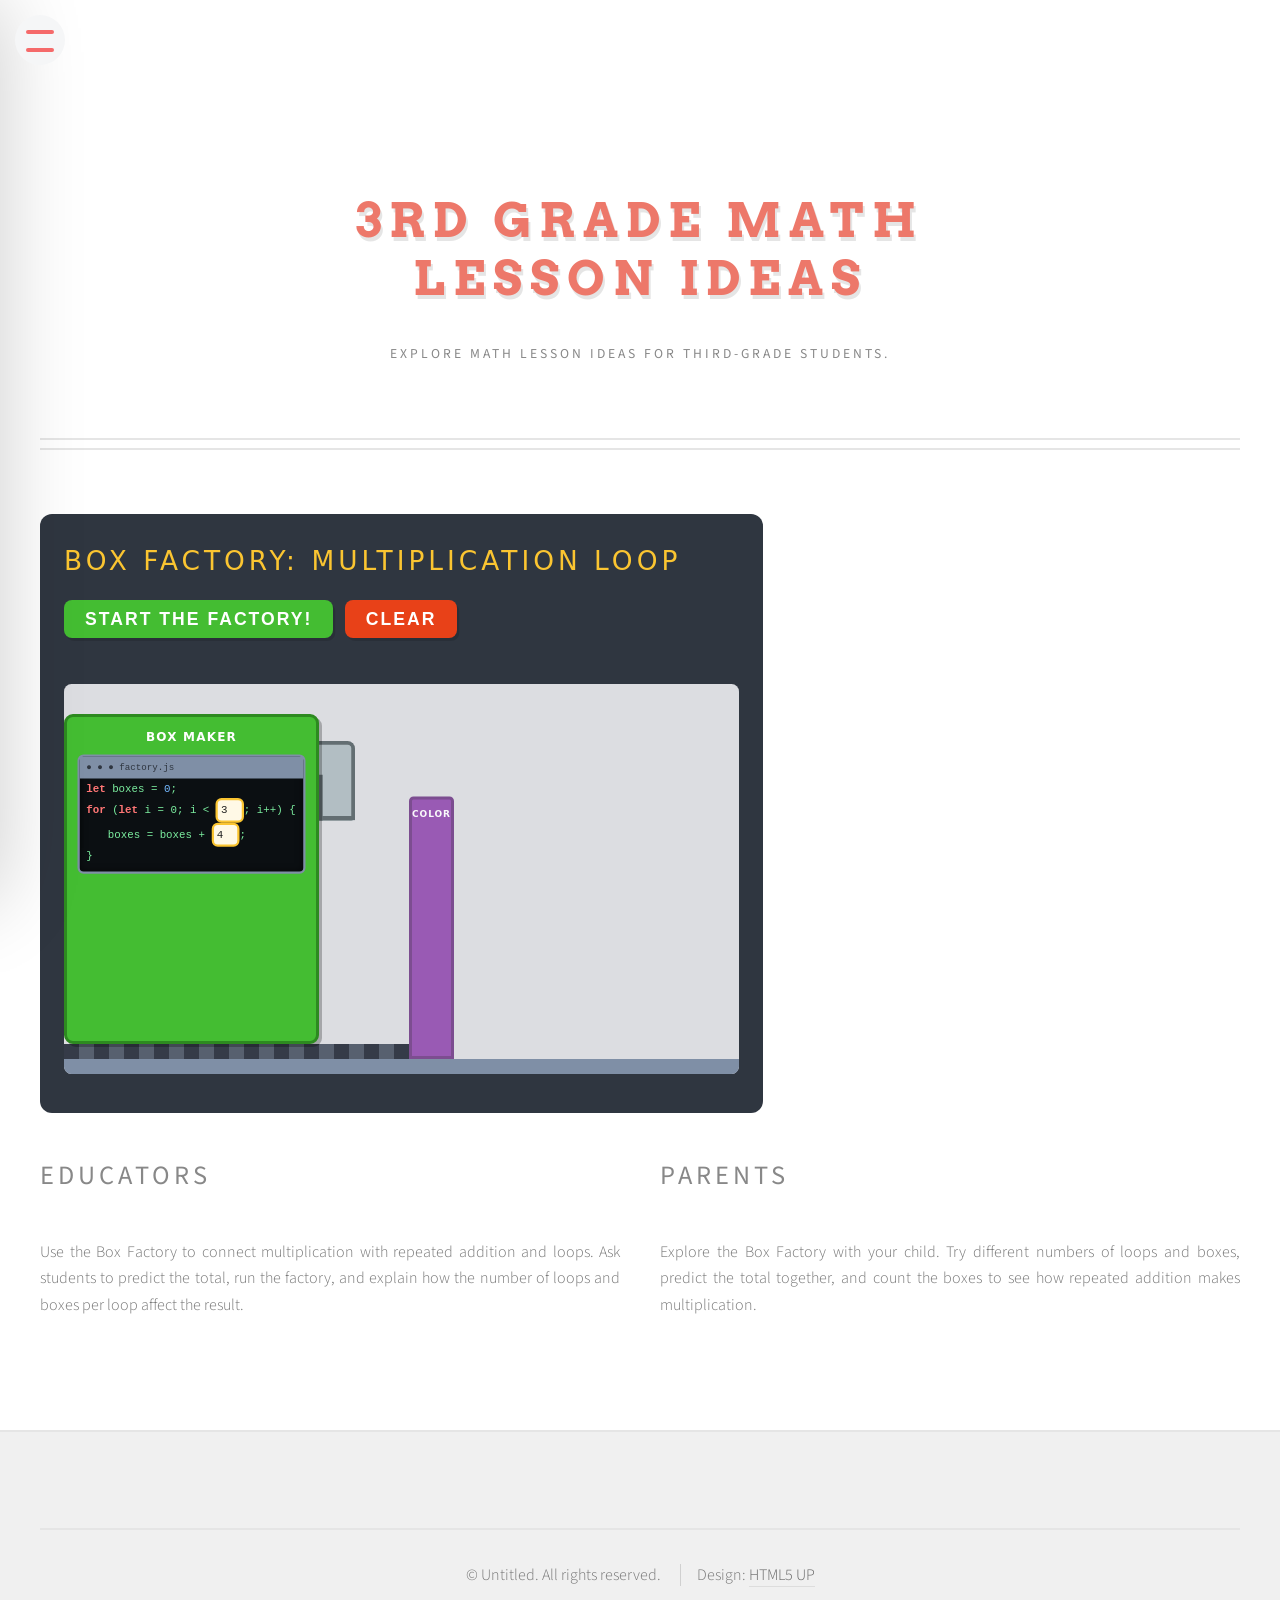
==== commit 155c3146: "fixed word format issue" ====
--- a/3rdGradeMath.html
+++ b/3rdGradeMath.html
@@ -82,10 +82,10 @@
                                 </div>
                                 <!-- Pipe the boxes slide through, then drop down onto the belt. -->
                                 <div class="pipe"></div>
-                                <!-- Color Machine changes the colors of the bos columns-->
-                                 <div class="color-machine" id="factory-color-machine">
-                                    <div class="color-machine-label">COLOR</div>     
-                                    </div>
+                                <!-- Color Machine changes the colors of the box columns. -->
+                                <div class="color-machine" id="factory-color-machine">
+                                    <div class="color-machine-label">COLOR</div>
+                                </div>
                                 <!-- Conveyor belt that carries each finished column to the end. -->
                                 <div class="belt"></div>
                                 <!-- Floor where the columns land. -->
@@ -94,6 +94,18 @@
                         </div>
                         <!-- Running total shown as an addition, e.g. "total = 4 + 4 + 4 = 12". -->
                         <div class="counter" id="factory-counter"></div>
+                    </div>
+
+                    <!-- Educator and parent notes now sit inside the container. -->
+                    <div class="row" style="margin-top: 0;">
+                        <section class="col-6 col-12-small">
+                            <h2>Educators</h2>
+                            <p>Use the Box Factory to connect multiplication with repeated addition and loops. Ask students to predict the total, run the factory, and explain how the number of loops and boxes per loop affect the result.</p>
+                        </section>
+                        <section class="col-6 col-12-small">
+                            <h2>Parents</h2>
+                            <p>Explore the Box Factory with your child. Try different numbers of loops and boxes, predict the total together, and count the boxes to see how repeated addition makes multiplication.</p>
+                        </section>
                     </div>
                 </div>
             </section>
@@ -119,4 +131,4 @@
         <script src="assets/js/sidebar-toggle.js"></script>
         <script src="assets/js/factory-multiply.js"></script>
     </body>
-</html>
+</html>
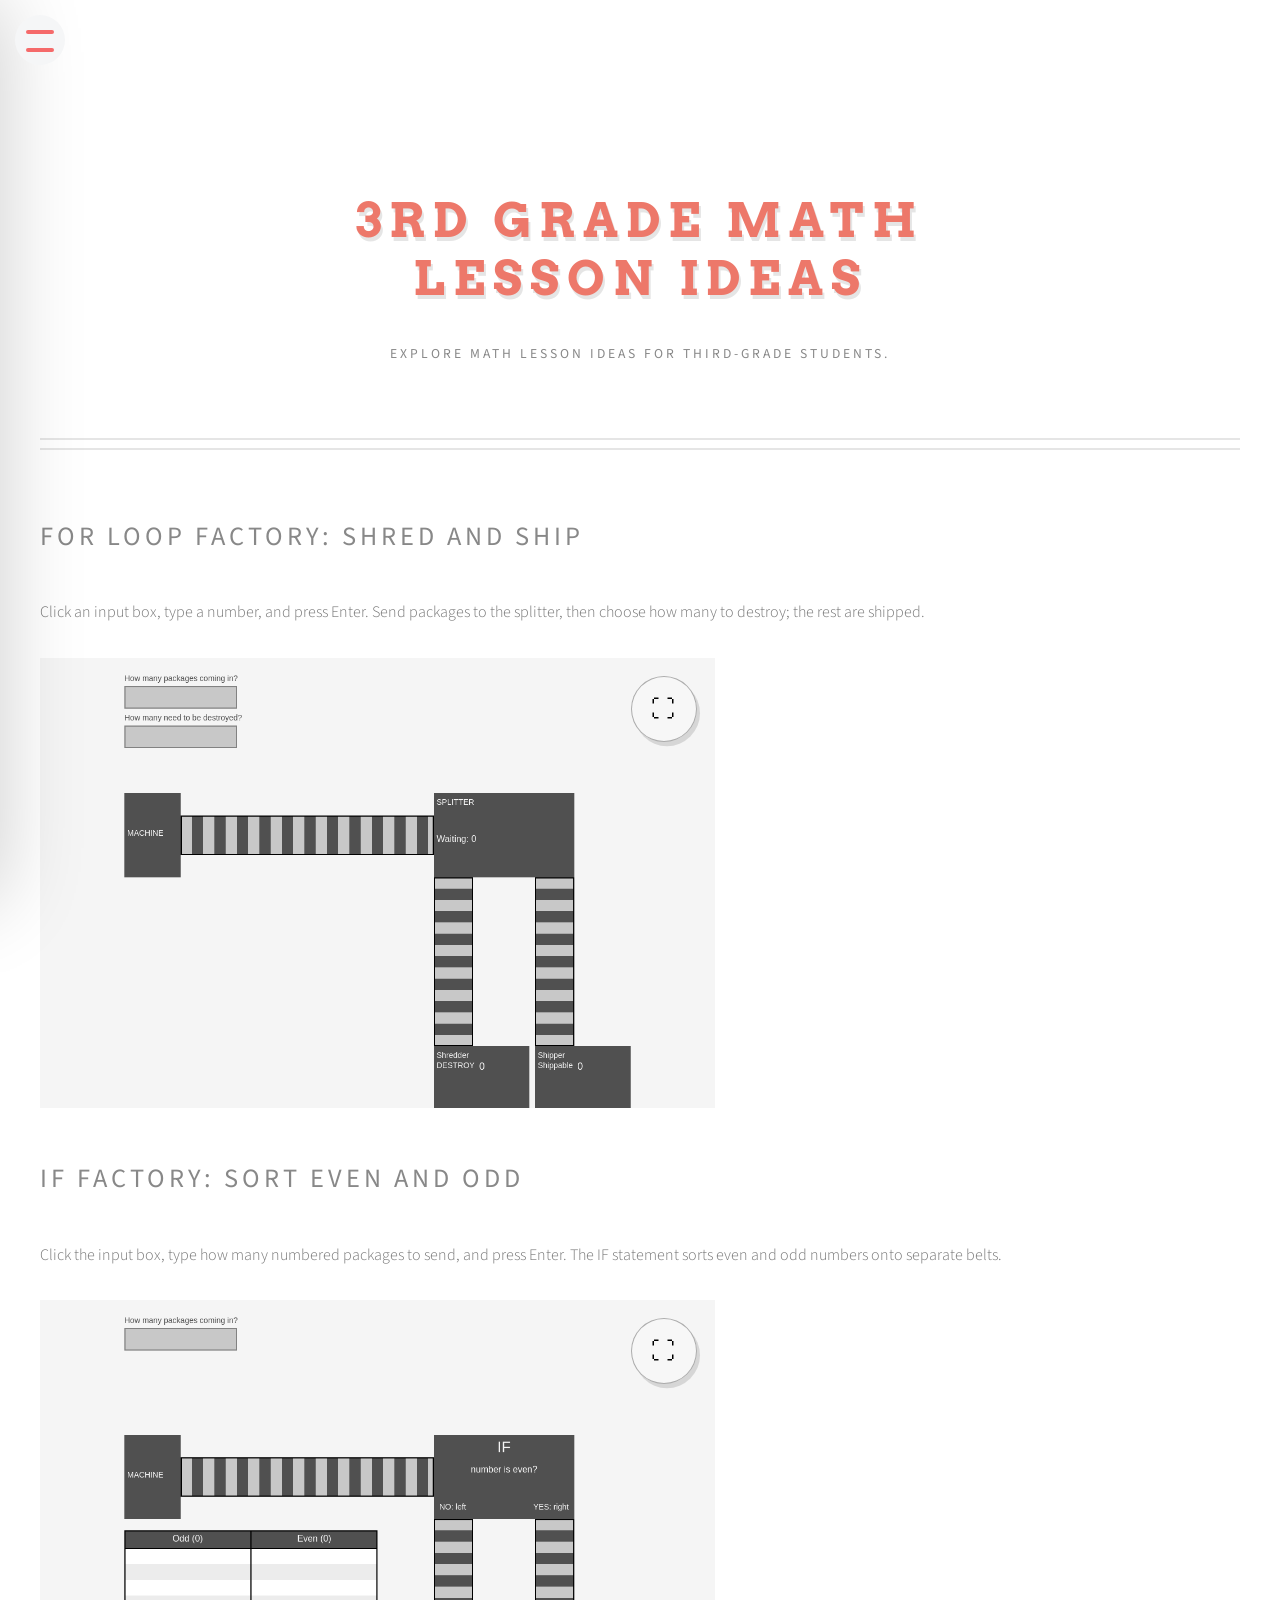
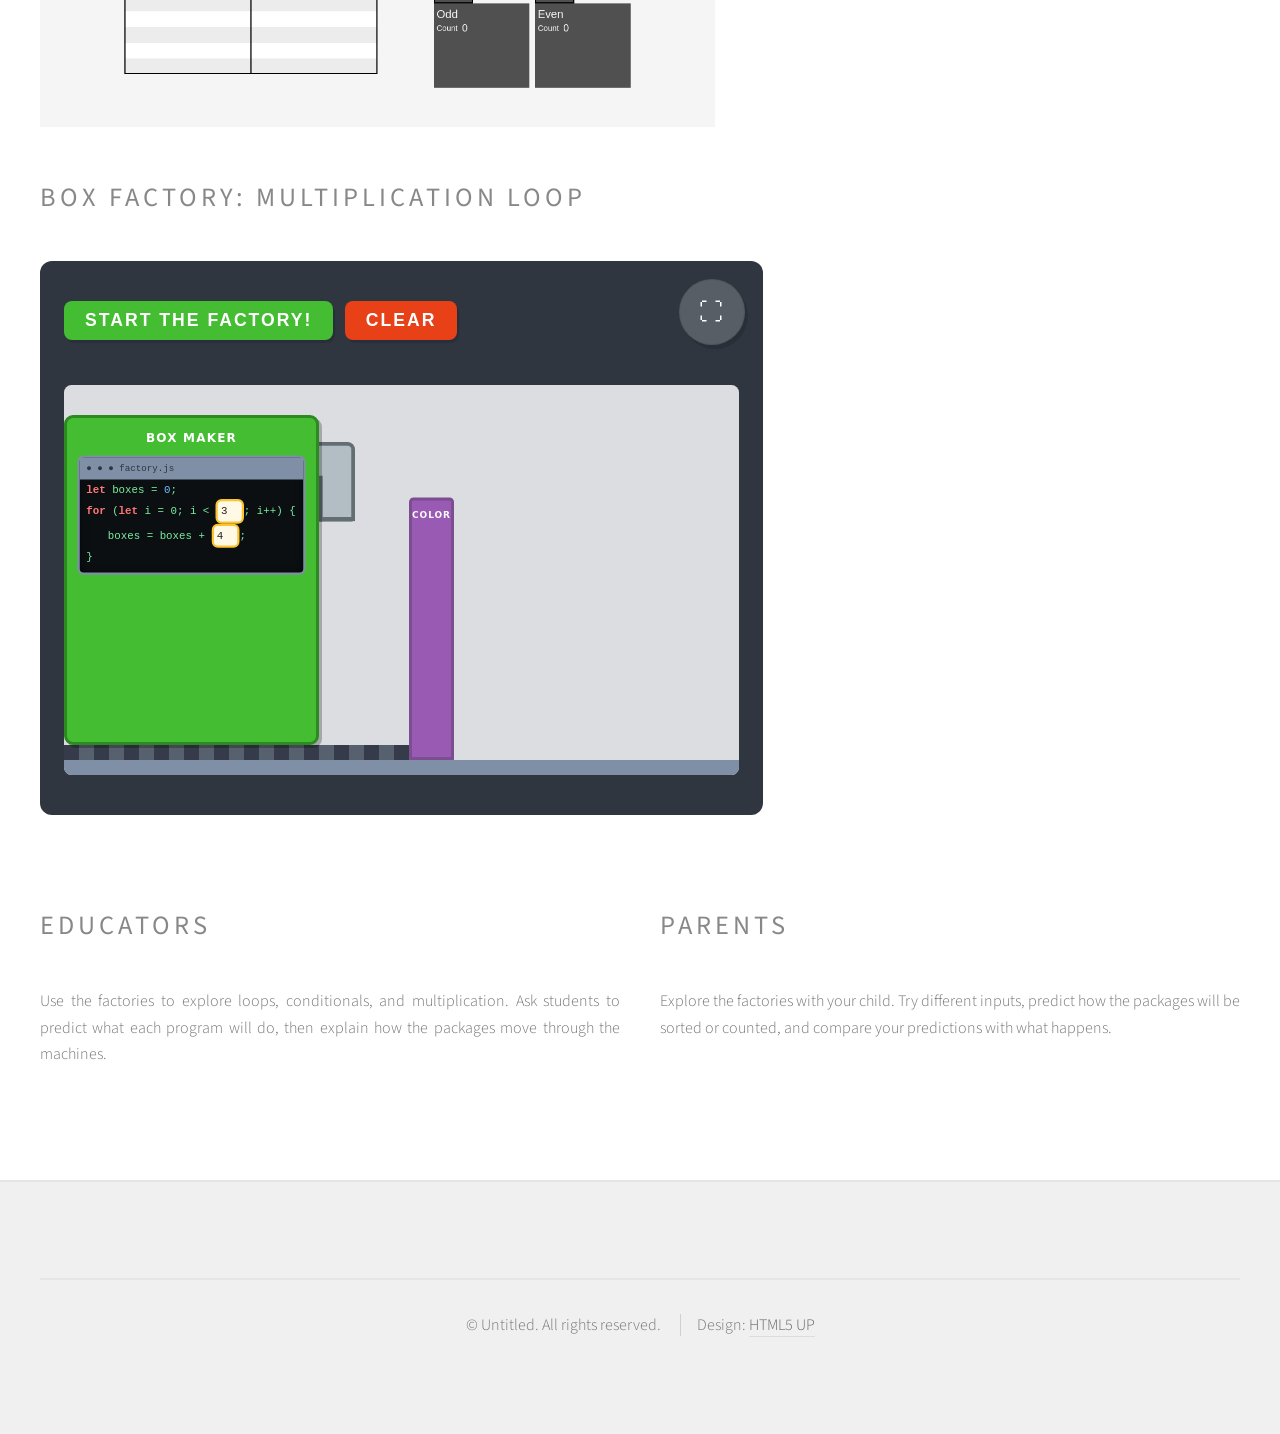
==== commit db742baf: "added fullscreen options to each example" ====
--- a/3rdGradeMath.html
+++ b/3rdGradeMath.html
@@ -12,6 +12,9 @@
         <!-- Load the site's main styles and the off-canvas menu styles. -->
         <link rel="stylesheet" href="assets/css/main.css" />
         <link rel="stylesheet" href="assets/css/sidebar-toggle.css" />
+        <link rel="stylesheet" href="assets/css/factory-fullscreen.css" />
+        <link rel="stylesheet" href="assets/css/factory-finfor.css" />
+        <link rel="stylesheet" href="assets/css/factory-if.css" />
         <link rel="stylesheet" href="assets/css/factory-multiply.css" />
     </head>
     <body class="homepage is-preload">
@@ -52,59 +55,83 @@
                 </div>
             </section>
 
-            <!-- Factory multiplication game: a FOR loop adds the same number repeatedly to build columns of boxes. -->
+            <!-- Interactive factory examples appear in lesson order: FOR, IF, then multiplication. -->
             <section id="main">
                 <div class="container">
-                    <!-- #factory is the hook the CSS and JS use to find this activity. -->
-                    <div id="factory">
-                        <h2>Box Factory: Multiplication Loop</h2>
-                        <!-- Start runs the animation; Clear removes the boxes (wired up in factory-multiply.js). -->
-                        <div class="controls">
-                            <button id="factory-run" type="button">Start the Factory!</button>
-                            <button id="factory-reset" type="button" class="reset">Clear</button>
+                    <h2>For Loop Factory: Shred and Ship</h2>
+                    <p>Click an input box, type a number, and press Enter. Send packages to the splitter, then choose how many to destroy; the rest are shipped.</p>
+                    <section class="factory-example" style="--fullscreen-icon-color: #000">
+                        <button class="factory-fullscreen-toggle" type="button" aria-label="Enter fullscreen" title="Enter fullscreen"><span class="factory-fullscreen-icon" aria-hidden="true">⛶</span></button>
+                        <p class="factory-fullscreen-status" aria-live="polite"></p>
+                        <div id="fin-for-factory-wrap">
+                            <canvas id="fin-for-factory-canvas" width="1200" height="800" aria-label="For-loop package factory. Click an input box, enter a number, and press Enter." tabindex="0"></canvas>
                         </div>
-                        <!-- Status message ("Loop 2 of 3...") shown while the factory runs. -->
-                        <div class="msg" id="factory-msg" aria-live="polite"></div>
-                        <div class="scene-wrap">
-                            <!-- The factory room; the JS adds the boxes here. -->
-                            <div class="scene" id="factory-scene">
-                                <!-- Green machine holding the terminal. -->
-                                <div class="machine">
-                                    <div class="machine-label">BOX MAKER</div>
-                                    <!-- Terminal: the FOR loop. factory-times = how many loops (columns),
-                                         factory-add = how many boxes added each loop (column height). -->
-                                    <div class="code">
-                                        <span class="kw">let</span> boxes = <span class="num">0</span>;<br />
-                                        <span class="kw">for</span> (<span class="kw">let</span> i = 0; i &lt; <input id="factory-times" type="number" min="1" max="10" value="3" aria-label="Number of loops (columns)" />; i++) {<br />
-                                        <span class="indent">boxes = boxes + <input id="factory-add" type="number" min="1" max="10" value="4" aria-label="Number to add each loop (column height)" />;</span><br />
-                                        }
+                    </section>
+
+                    <h2>If Factory: Sort Even and Odd</h2>
+                    <p>Click the input box, type how many numbered packages to send, and press Enter. The IF statement sorts even and odd numbers onto separate belts.</p>
+                    <section class="factory-example" style="--fullscreen-icon-color: #000">
+                        <button class="factory-fullscreen-toggle" type="button" aria-label="Enter fullscreen" title="Enter fullscreen"><span class="factory-fullscreen-icon" aria-hidden="true">⛶</span></button>
+                        <p class="factory-fullscreen-status" aria-live="polite"></p>
+                        <div id="if-factory-wrap">
+                            <canvas id="if-factory-canvas" width="1200" height="760" aria-label="If-statement factory that sorts numbered packages into odd and even groups. Click the input box, enter a number, and press Enter." tabindex="0"></canvas>
+                        </div>
+                    </section>
+
+                    <h2>Box Factory: Multiplication Loop</h2>
+                    <section class="factory-example">
+                        <button class="factory-fullscreen-toggle" type="button" aria-label="Enter fullscreen" title="Enter fullscreen"><span class="factory-fullscreen-icon" aria-hidden="true">⛶</span></button>
+                        <p class="factory-fullscreen-status" aria-live="polite"></p>
+                        <!-- #factory is the hook the CSS and JS use to find this activity. -->
+                        <div id="factory">
+                            <!-- Start runs the animation; Clear removes the boxes (wired up in factory-multiply.js). -->
+                            <div class="controls">
+                                <button id="factory-run" type="button">Start the Factory!</button>
+                                <button id="factory-reset" type="button" class="reset">Clear</button>
+                            </div>
+                            <!-- Status message ("Loop 2 of 3...") shown while the factory runs. -->
+                            <div class="msg" id="factory-msg" aria-live="polite"></div>
+                            <div class="scene-wrap">
+                                <!-- The factory room; the JS adds the boxes here. -->
+                                <div class="scene" id="factory-scene">
+                                    <!-- Green machine holding the terminal. -->
+                                    <div class="machine">
+                                        <div class="machine-label">BOX MAKER</div>
+                                        <!-- Terminal: the FOR loop. factory-times = how many loops (columns),
+                                             factory-add = how many boxes added each loop (column height). -->
+                                        <div class="code">
+                                            <span class="kw">let</span> boxes = <span class="num">0</span>;<br />
+                                            <span class="kw">for</span> (<span class="kw">let</span> i = 0; i &lt; <input id="factory-times" type="number" min="1" max="10" value="3" aria-label="Number of loops (columns)" />; i++) {<br />
+                                            <span class="indent">boxes = boxes + <input id="factory-add" type="number" min="1" max="10" value="4" aria-label="Number to add each loop (column height)" />;</span><br />
+                                            }
+                                        </div>
                                     </div>
+                                    <!-- Pipe the boxes slide through, then drop down onto the belt. -->
+                                    <div class="pipe"></div>
+                                    <!-- Color Machine changes the colors of the box columns. -->
+                                    <div class="color-machine" id="factory-color-machine">
+                                        <div class="color-machine-label">COLOR</div>
+                                    </div>
+                                    <!-- Conveyor belt that carries each finished column to the end. -->
+                                    <div class="belt"></div>
+                                    <!-- Floor where the columns land. -->
+                                    <div class="floor"></div>
                                 </div>
-                                <!-- Pipe the boxes slide through, then drop down onto the belt. -->
-                                <div class="pipe"></div>
-                                <!-- Color Machine changes the colors of the box columns. -->
-                                <div class="color-machine" id="factory-color-machine">
-                                    <div class="color-machine-label">COLOR</div>
-                                </div>
-                                <!-- Conveyor belt that carries each finished column to the end. -->
-                                <div class="belt"></div>
-                                <!-- Floor where the columns land. -->
-                                <div class="floor"></div>
                             </div>
+                            <!-- Running total shown as an addition, e.g. "total = 4 + 4 + 4 = 12". -->
+                            <div class="counter" id="factory-counter"></div>
                         </div>
-                        <!-- Running total shown as an addition, e.g. "total = 4 + 4 + 4 = 12". -->
-                        <div class="counter" id="factory-counter"></div>
-                    </div>
+                    </section>
 
                     <!-- Educator and parent notes now sit inside the container. -->
                     <div class="row" style="margin-top: 0;">
                         <section class="col-6 col-12-small">
                             <h2>Educators</h2>
-                            <p>Use the Box Factory to connect multiplication with repeated addition and loops. Ask students to predict the total, run the factory, and explain how the number of loops and boxes per loop affect the result.</p>
+                            <p>Use the factories to explore loops, conditionals, and multiplication. Ask students to predict what each program will do, then explain how the packages move through the machines.</p>
                         </section>
                         <section class="col-6 col-12-small">
                             <h2>Parents</h2>
-                            <p>Explore the Box Factory with your child. Try different numbers of loops and boxes, predict the total together, and count the boxes to see how repeated addition makes multiplication.</p>
+                            <p>Explore the factories with your child. Try different inputs, predict how the packages will be sorted or counted, and compare your predictions with what happens.</p>
                         </section>
                     </div>
                 </div>
@@ -129,6 +156,9 @@
         <script src="assets/js/util.js"></script>
         <script src="assets/js/main.js"></script>
         <script src="assets/js/sidebar-toggle.js"></script>
+        <script src="assets/js/factory-finfor.js"></script>
+        <script src="assets/js/factory-if.js"></script>
         <script src="assets/js/factory-multiply.js"></script>
+        <script src="assets/js/factory-fullscreen.js"></script>
     </body>
 </html>
--- a/assets/css/factory-fullscreen.css
+++ b/assets/css/factory-fullscreen.css
@@ -0,0 +1,147 @@
+.factory-example {
+  position: relative;
+  width: fit-content;
+  max-width: 100%;
+}
+
+.factory-fullscreen-toggle {
+  position: absolute;
+  top: 0.75em;
+  right: 0.75em;
+  z-index: 4;
+  display: inline-flex;
+  width: 2.75em;
+  height: 2.75em;
+  align-items: center;
+  justify-content: center;
+  padding: 0;
+  border: 1px solid rgba(80, 80, 80, 0.45);
+  border-radius: 50%;
+  background: rgba(255, 255, 255, 0.2);
+  color: #222;
+  cursor: pointer;
+  font: 1.5em/1 system-ui, sans-serif;
+  transition: background-color 0.2s ease, color 0.2s ease;
+}
+
+.factory-fullscreen-toggle:hover,
+.factory-fullscreen-toggle:focus-visible {
+  background: rgba(255, 255, 255, 0.8);
+}
+
+.factory-fullscreen-toggle:focus-visible {
+  outline: 2px solid #0079f1;
+  outline-offset: 2px;
+}
+
+#factory .factory-fullscreen-toggle {
+  padding: 0;
+  border: 1px solid rgba(80, 80, 80, 0.45);
+  border-radius: 50%;
+  background: rgba(255, 255, 255, 0.2);
+  color: #222;
+  font-size: 1.5em;
+}
+
+#factory .factory-fullscreen-toggle:hover,
+#factory .factory-fullscreen-toggle:focus-visible {
+  background: rgba(255, 255, 255, 0.8);
+}
+
+.factory-fullscreen-icon {
+  display: block;
+  line-height: 1;
+  color: var(--fullscreen-icon-color, #fff);   /* default is white */
+}
+
+.factory-fullscreen-status {
+  position: absolute;   /* out of the layout flow */
+  left: 0.75em;
+  bottom: 0.5em;
+  z-index: 4;
+  margin: 0;
+  color: #9b1c1c;
+  font-size: 0.9em;
+}
+
+.factory-example:fullscreen {
+  display: flex;
+  width: 100vw;
+  height: 100vh;
+  box-sizing: border-box;
+  flex-direction: column;
+  align-items: center;
+  justify-content: center;
+  gap: 0.5em;
+  overflow: auto;
+  margin: 0;
+  padding: 1em;
+  background: #fff;
+  color: #222;
+}
+
+.factory-example:fullscreen .factory-fullscreen-status {
+  position: static;
+  min-height: 1.25em;
+}
+
+.factory-example:fullscreen > h2,
+.factory-example:fullscreen > p {
+  max-width: 675px;
+}
+
+.factory-example:fullscreen #factory {
+  margin: 0;
+}
+
+.factory-example:fullscreen .factory-fullscreen-toggle {
+  position: fixed;
+  top: max(0.75em, env(safe-area-inset-top, 0px));
+  right: max(0.75em, env(safe-area-inset-right, 0px));
+}
+
+.factory-example:fullscreen .factory-fullscreen-icon {
+  font-size: 1.5em;   /* increase to make the X bigger */
+  color: var(--fullscreen-x-color, #000);   /* X defaults to black */
+}
+
+/* Box Factory: scaled from its center; hide overflow so no scrollbars appear */
+.factory-example:fullscreen:has(#factory) {
+  overflow: hidden;
+}
+
+.factory-example:fullscreen #factory {
+  transform-origin: center center;
+}
+
+.factory-example:fullscreen #fin-for-factory-wrap,
+.factory-example:fullscreen #if-factory-wrap {
+  width: 100%;
+  max-width: none;
+  max-height: none;
+  display: flex;
+  justify-content: center;
+}
+
+/* For loop canvas is 1200x800 (3:2) */
+.factory-example:fullscreen #fin-for-factory-canvas {
+  width: min(calc(100vw - 2em), calc((100vh - 4em) * 1200 / 800));
+  height: auto;
+  max-width: none;
+  max-height: none;
+}
+
+/* If canvas is 1200x760 */
+.factory-example:fullscreen #if-factory-canvas {
+  width: min(calc(100vw - 2em), calc((100vh - 4em) * 1200 / 760));
+  height: auto;
+  max-width: none;
+  max-height: none;
+}
+
+@media (max-width: 736px) {
+  .factory-fullscreen-toggle {
+    top: 0.4em;
+    right: 0.4em;
+  }
+}
--- a/assets/css/factory-finfor.css
+++ b/assets/css/factory-finfor.css
@@ -0,0 +1,33 @@
+.fin-for-factory-page {
+  box-sizing: border-box;
+  padding-top: env(safe-area-inset-top, 0px);
+  padding-bottom: env(safe-area-inset-bottom, 0px);
+  margin: 0;
+  background: #f5f5f5;
+  color: #222;
+  font-family: system-ui, sans-serif;
+}
+
+@media (prefers-color-scheme: dark) {
+  .fin-for-factory-page:not([data-theme="light"]) {
+    background: #1b1b1b;
+    color: #eee;
+  }
+}
+
+.fin-for-factory-page[data-theme="dark"] {
+  background: #1b1b1b;
+  color: #eee;
+}
+
+#fin-for-factory-wrap {
+  max-width: 675px;
+  margin: 0 auto;
+}
+
+#fin-for-factory-wrap canvas {
+  display: block;
+  width: 100%;
+  height: auto;
+  background: #f5f5f5;
+}
--- a/assets/css/factory-if.css
+++ b/assets/css/factory-if.css
@@ -0,0 +1,33 @@
+.if-factory-page {
+  box-sizing: border-box;
+  padding-top: env(safe-area-inset-top, 0px);
+  padding-bottom: env(safe-area-inset-bottom, 0px);
+  margin: 0;
+  background: #f5f5f5;
+  color: #222;
+  font-family: system-ui, sans-serif;
+}
+
+@media (prefers-color-scheme: dark) {
+  .if-factory-page:not([data-theme="light"]) {
+    background: #1b1b1b;
+    color: #eee;
+  }
+}
+
+.if-factory-page[data-theme="dark"] {
+  background: #1b1b1b;
+  color: #eee;
+}
+
+#if-factory-wrap {
+  max-width: 675px;
+  margin: 0 auto;
+}
+
+#if-factory-wrap canvas {
+  display: block;
+  width: 100%;
+  height: auto;
+  background: #f5f5f5;
+}
